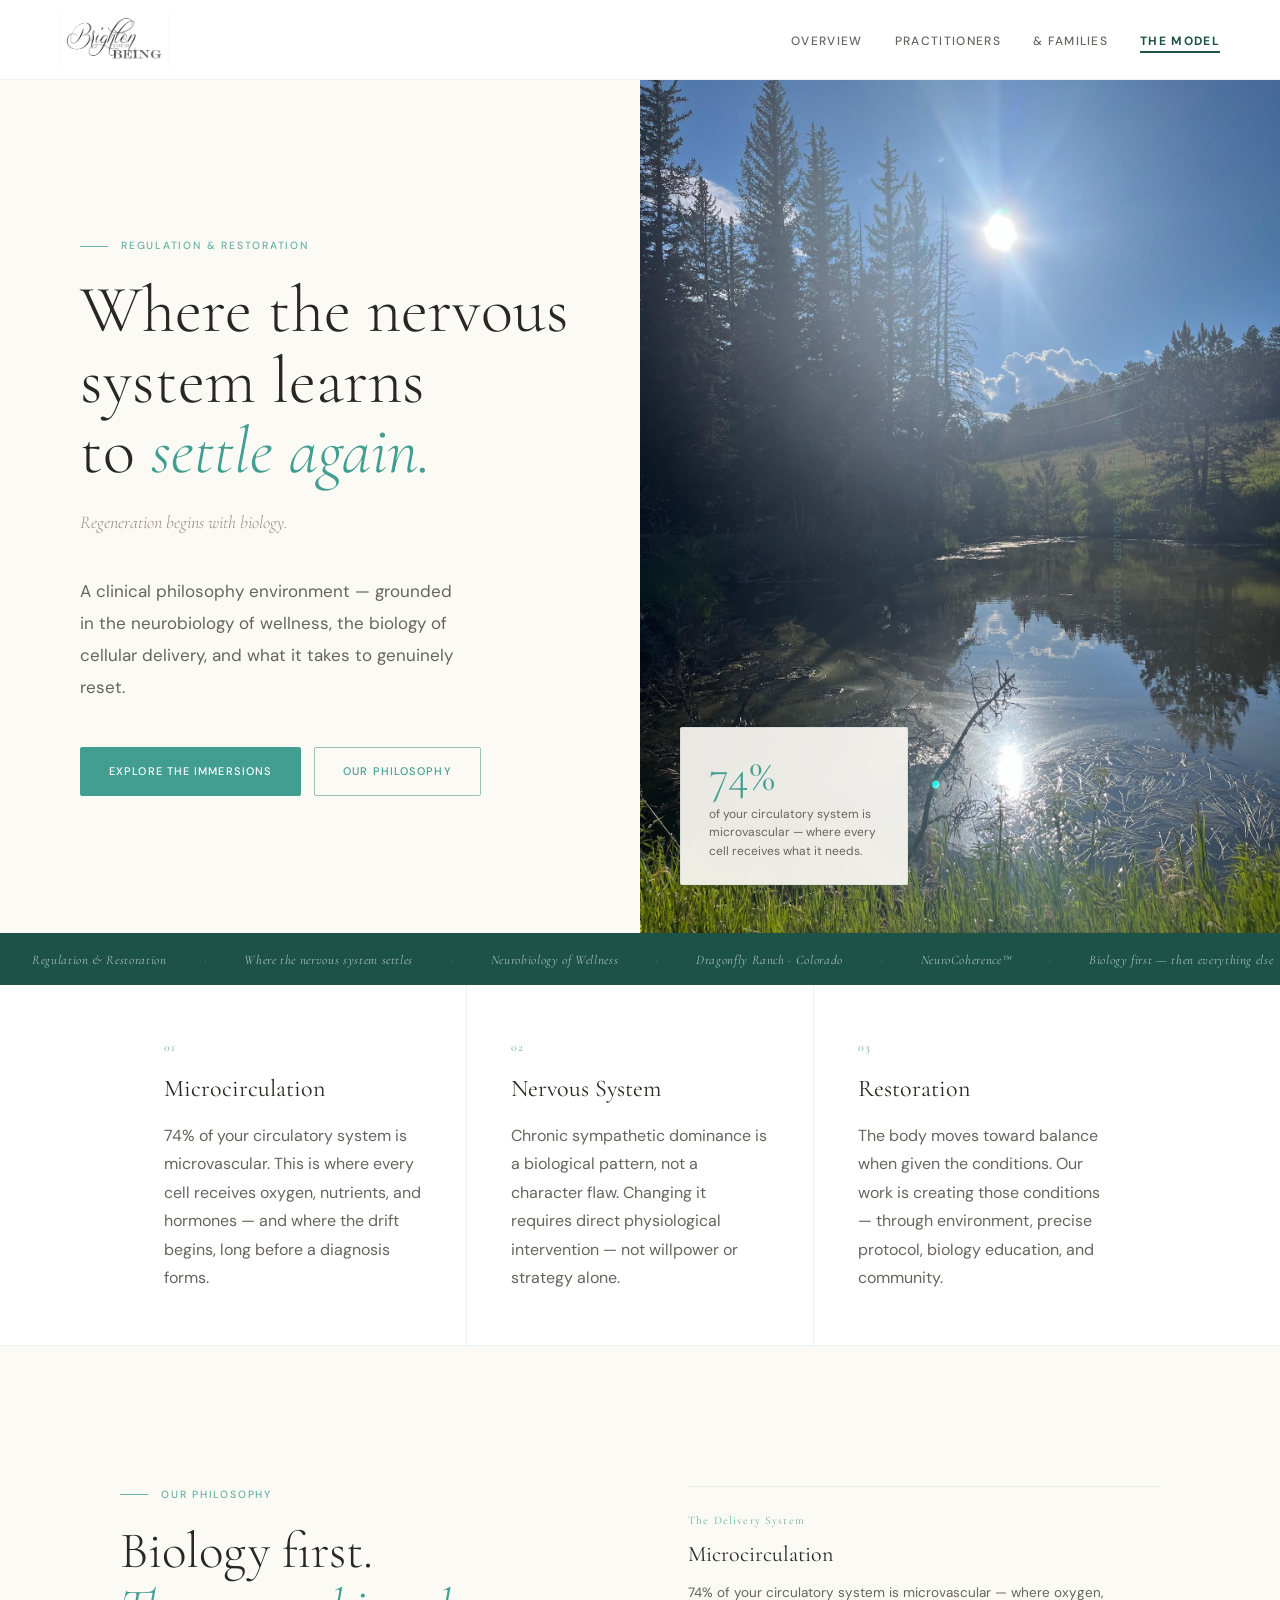
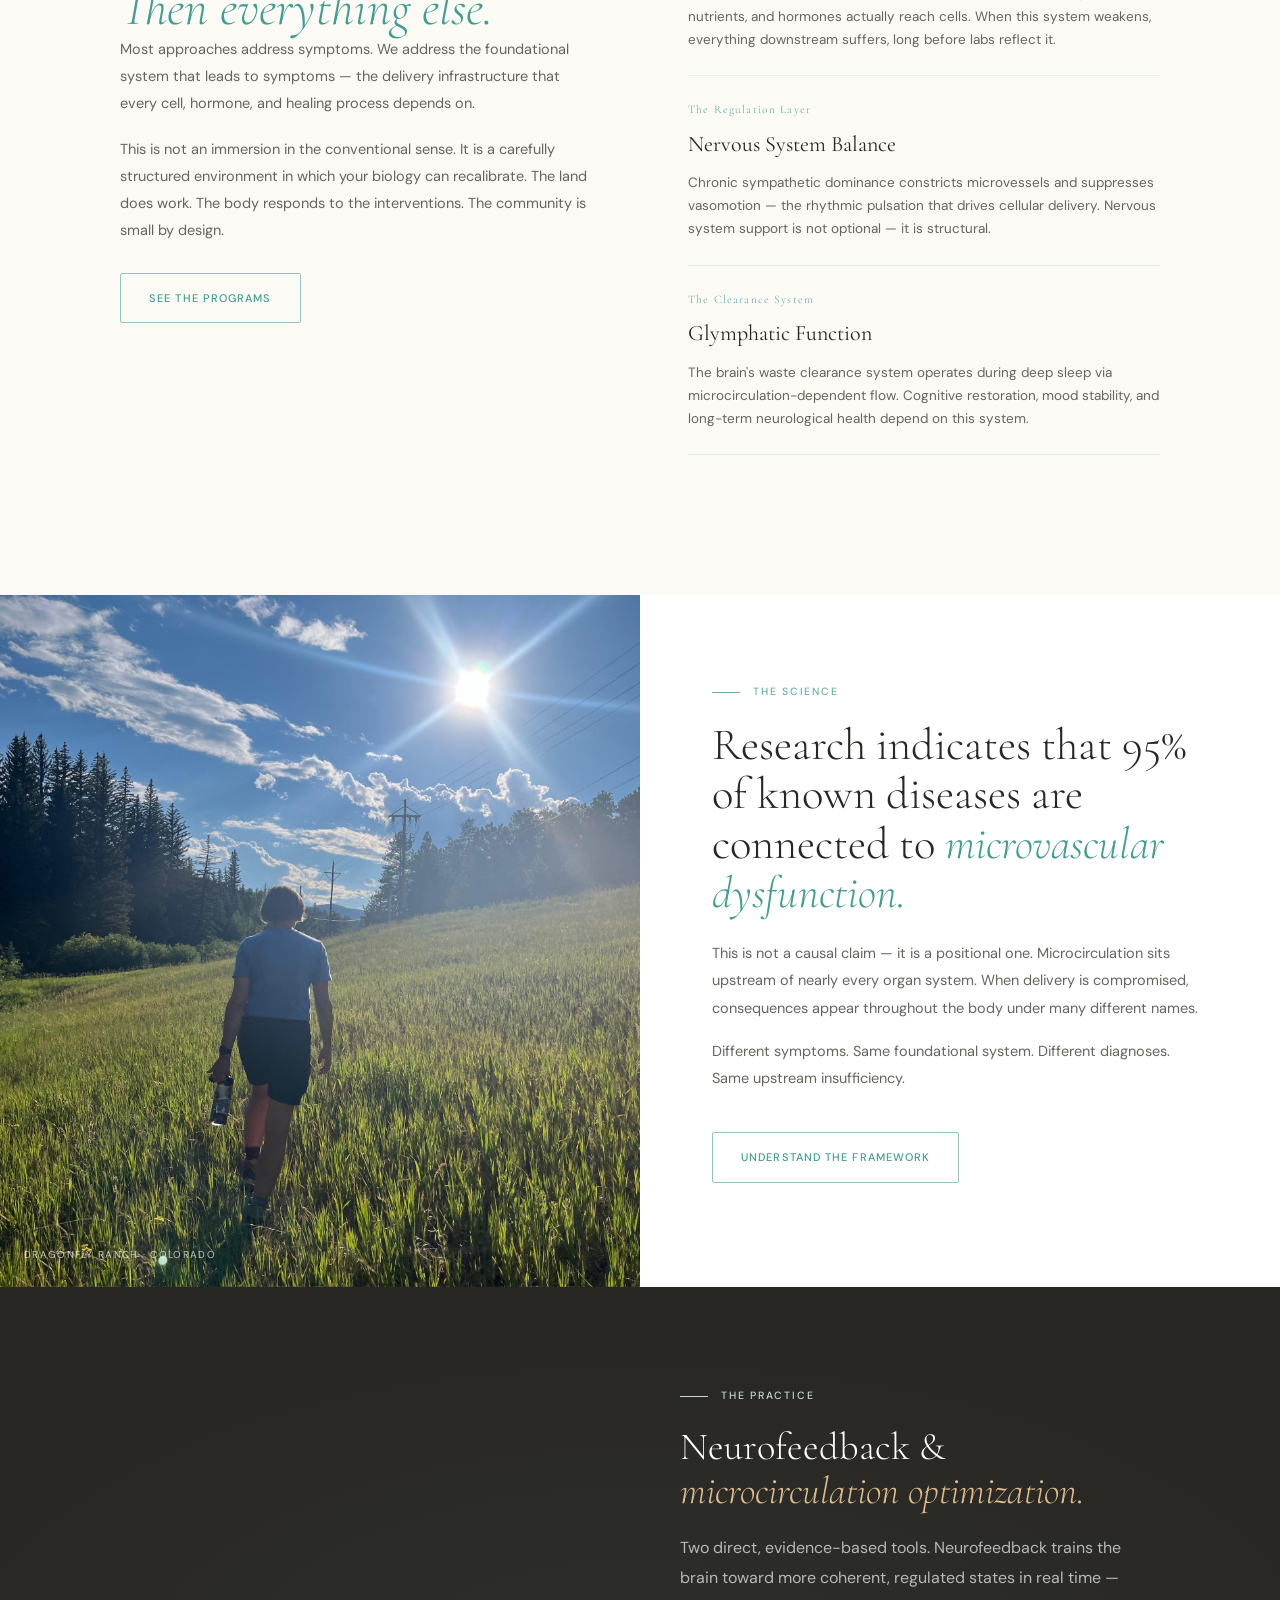
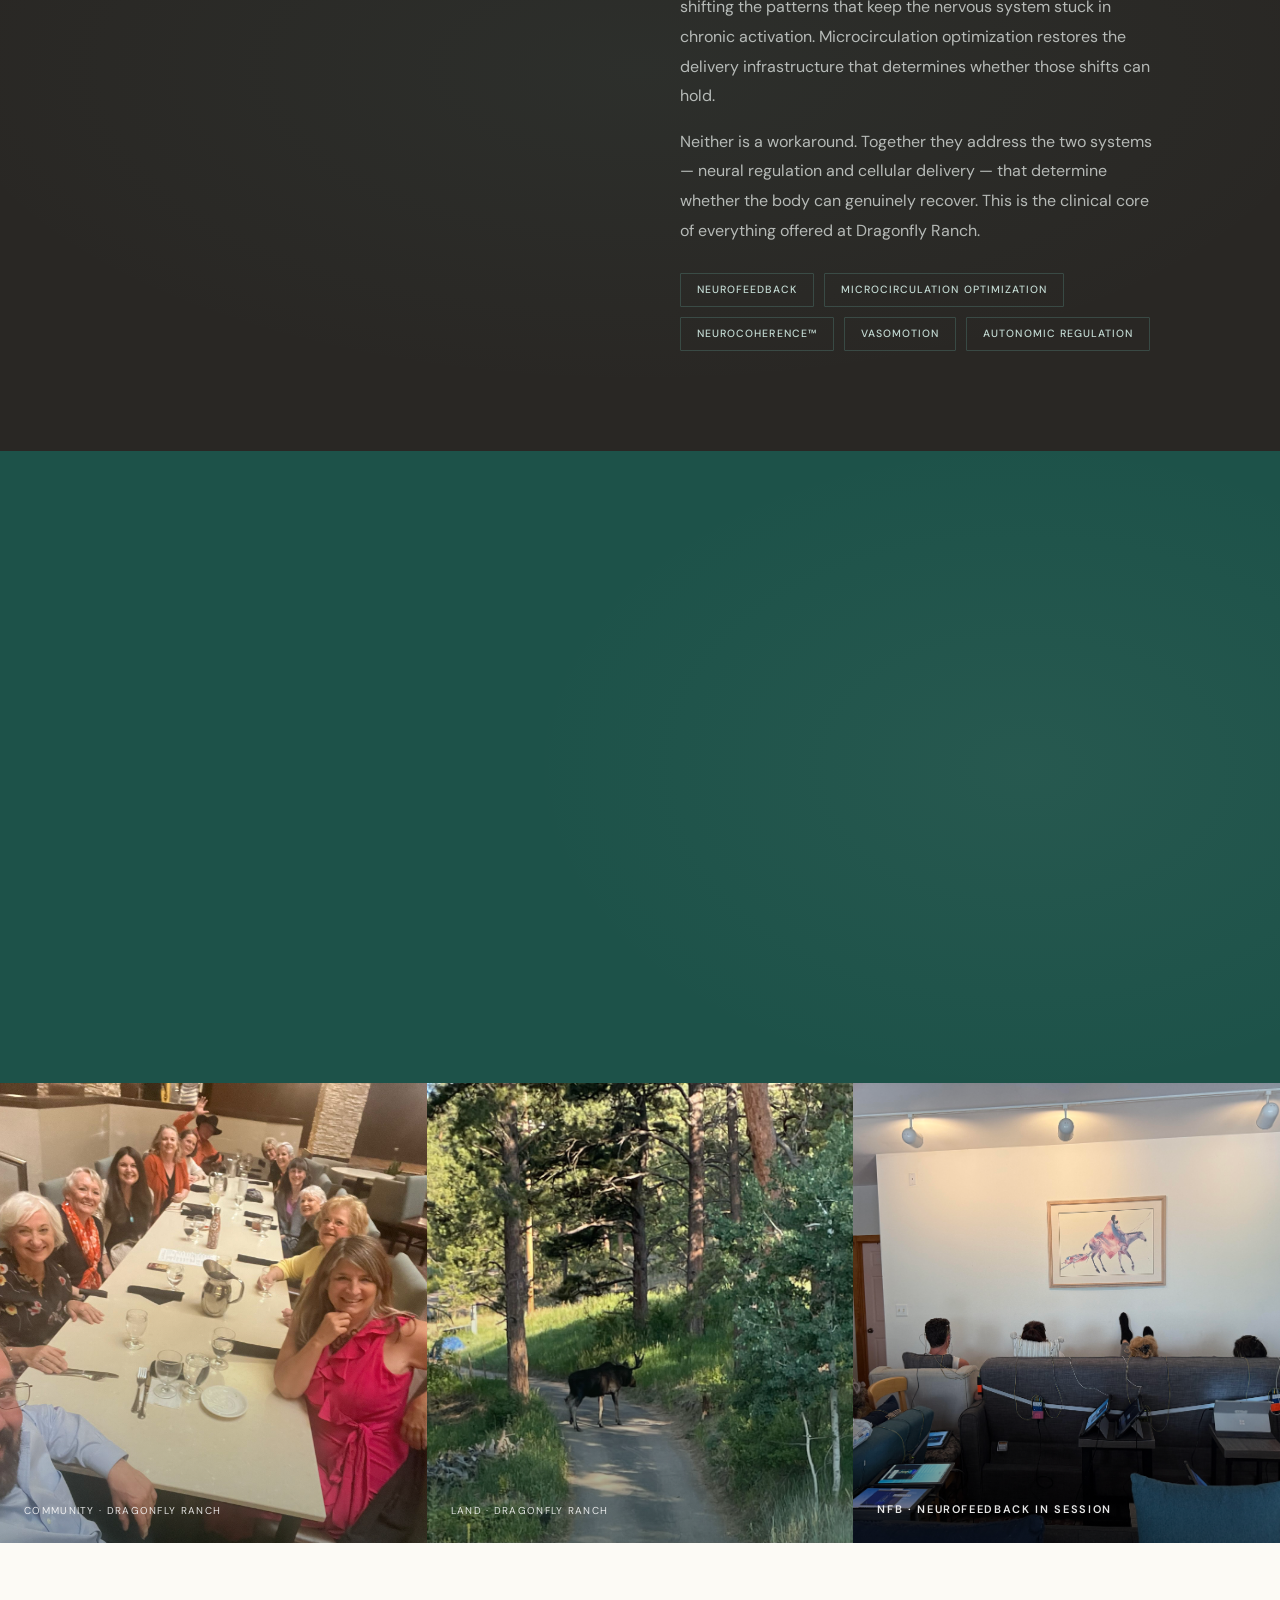
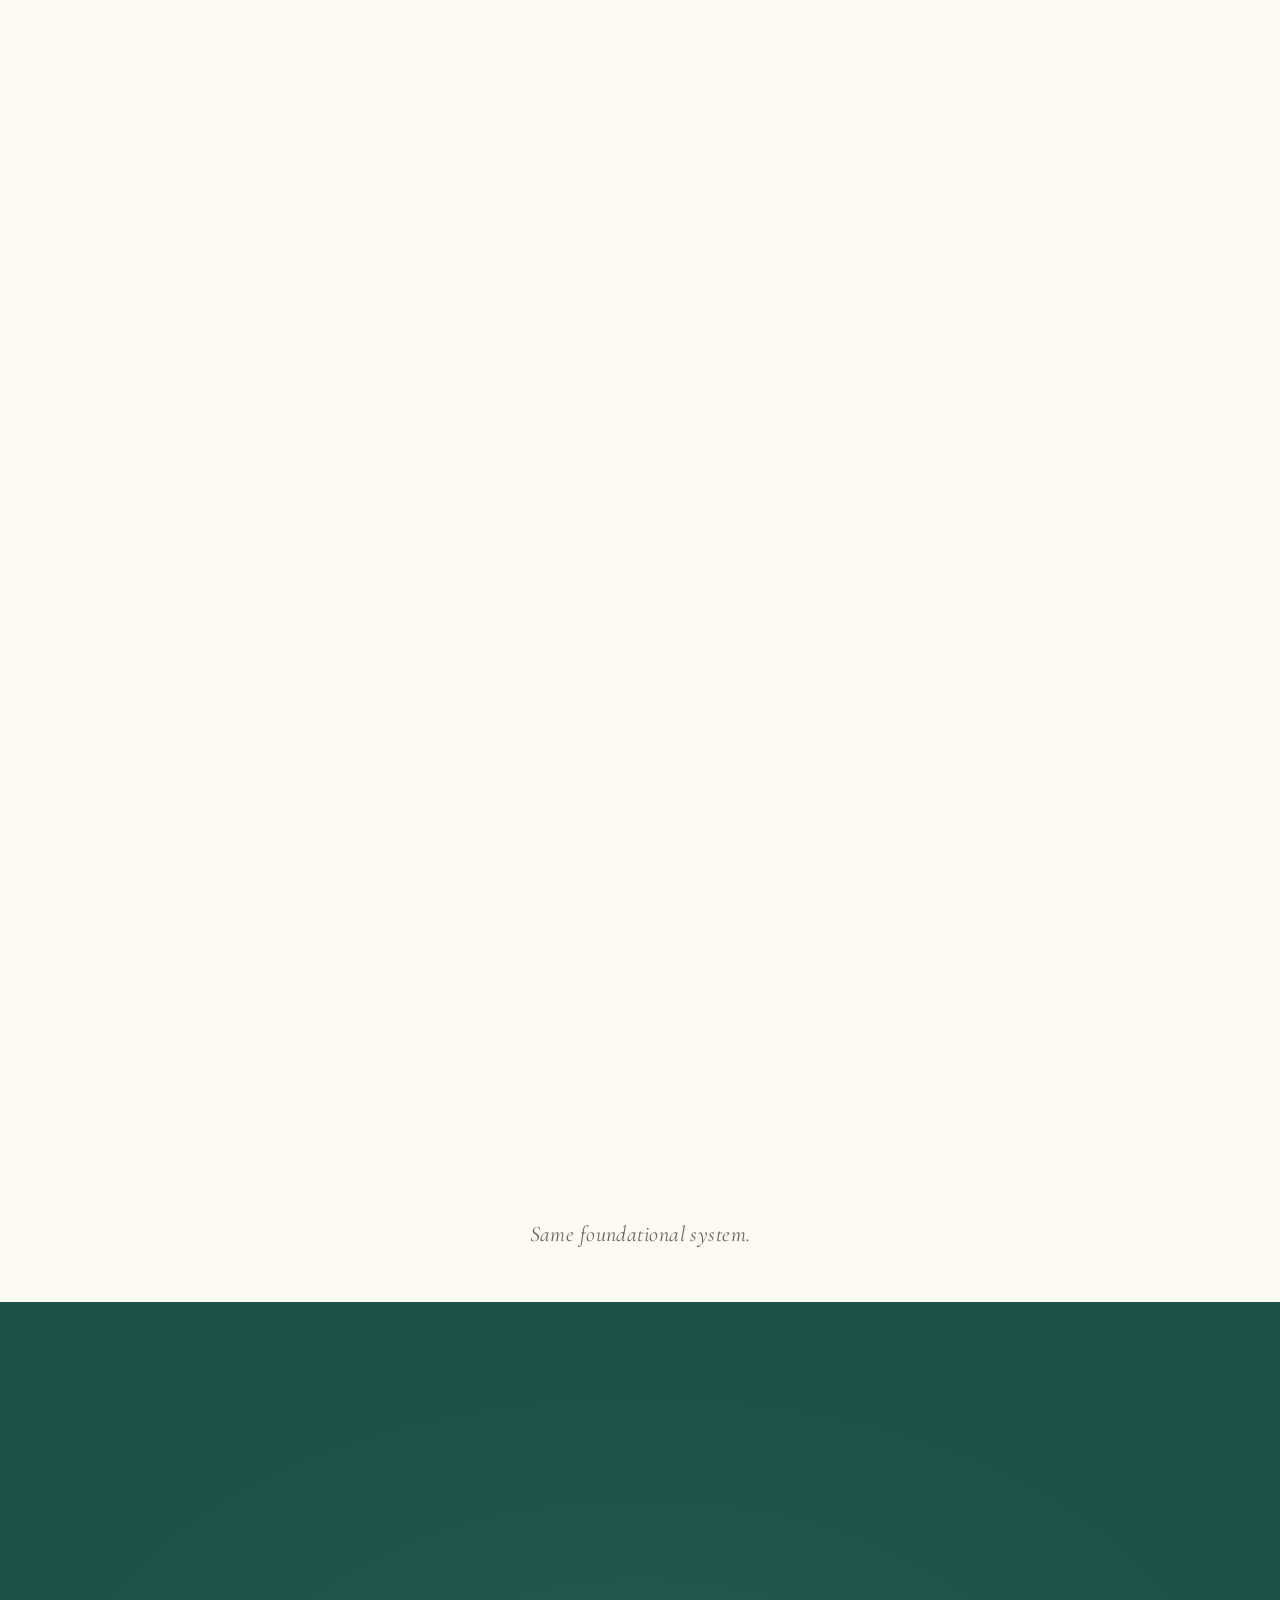
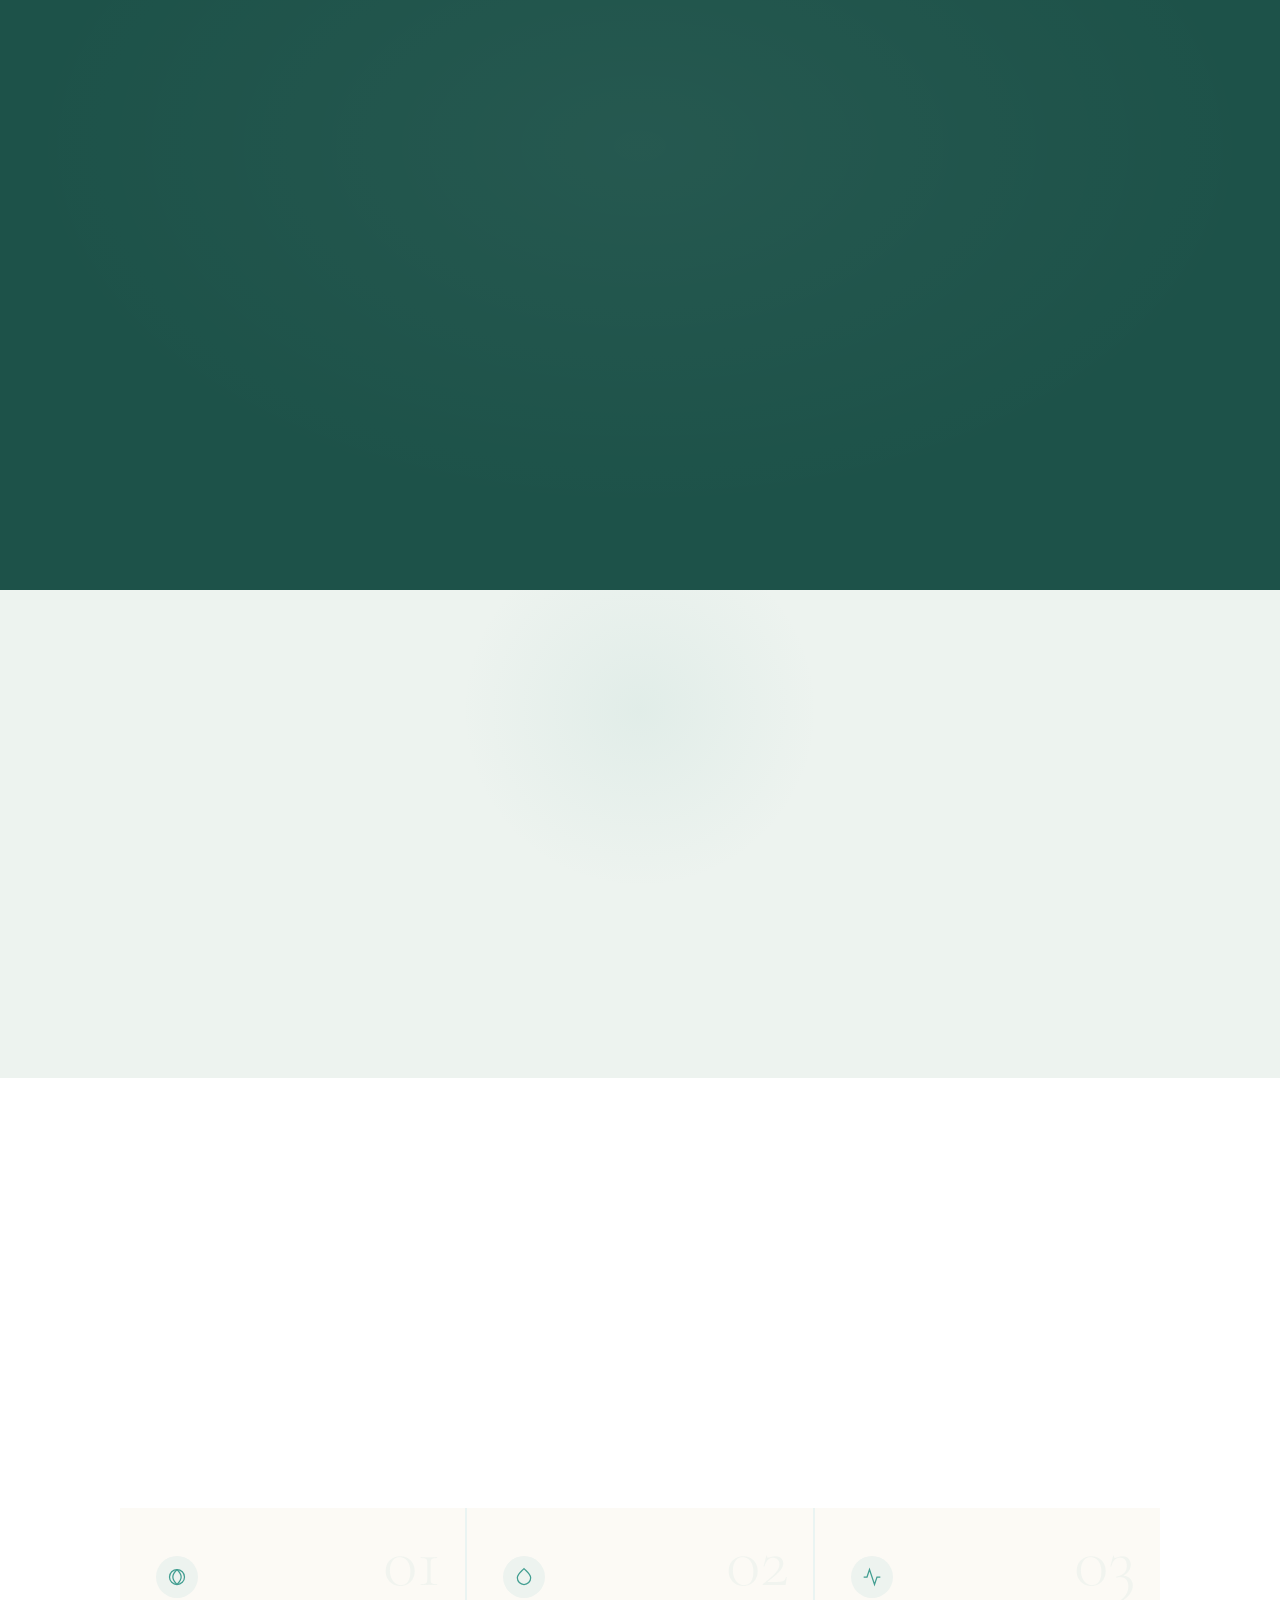
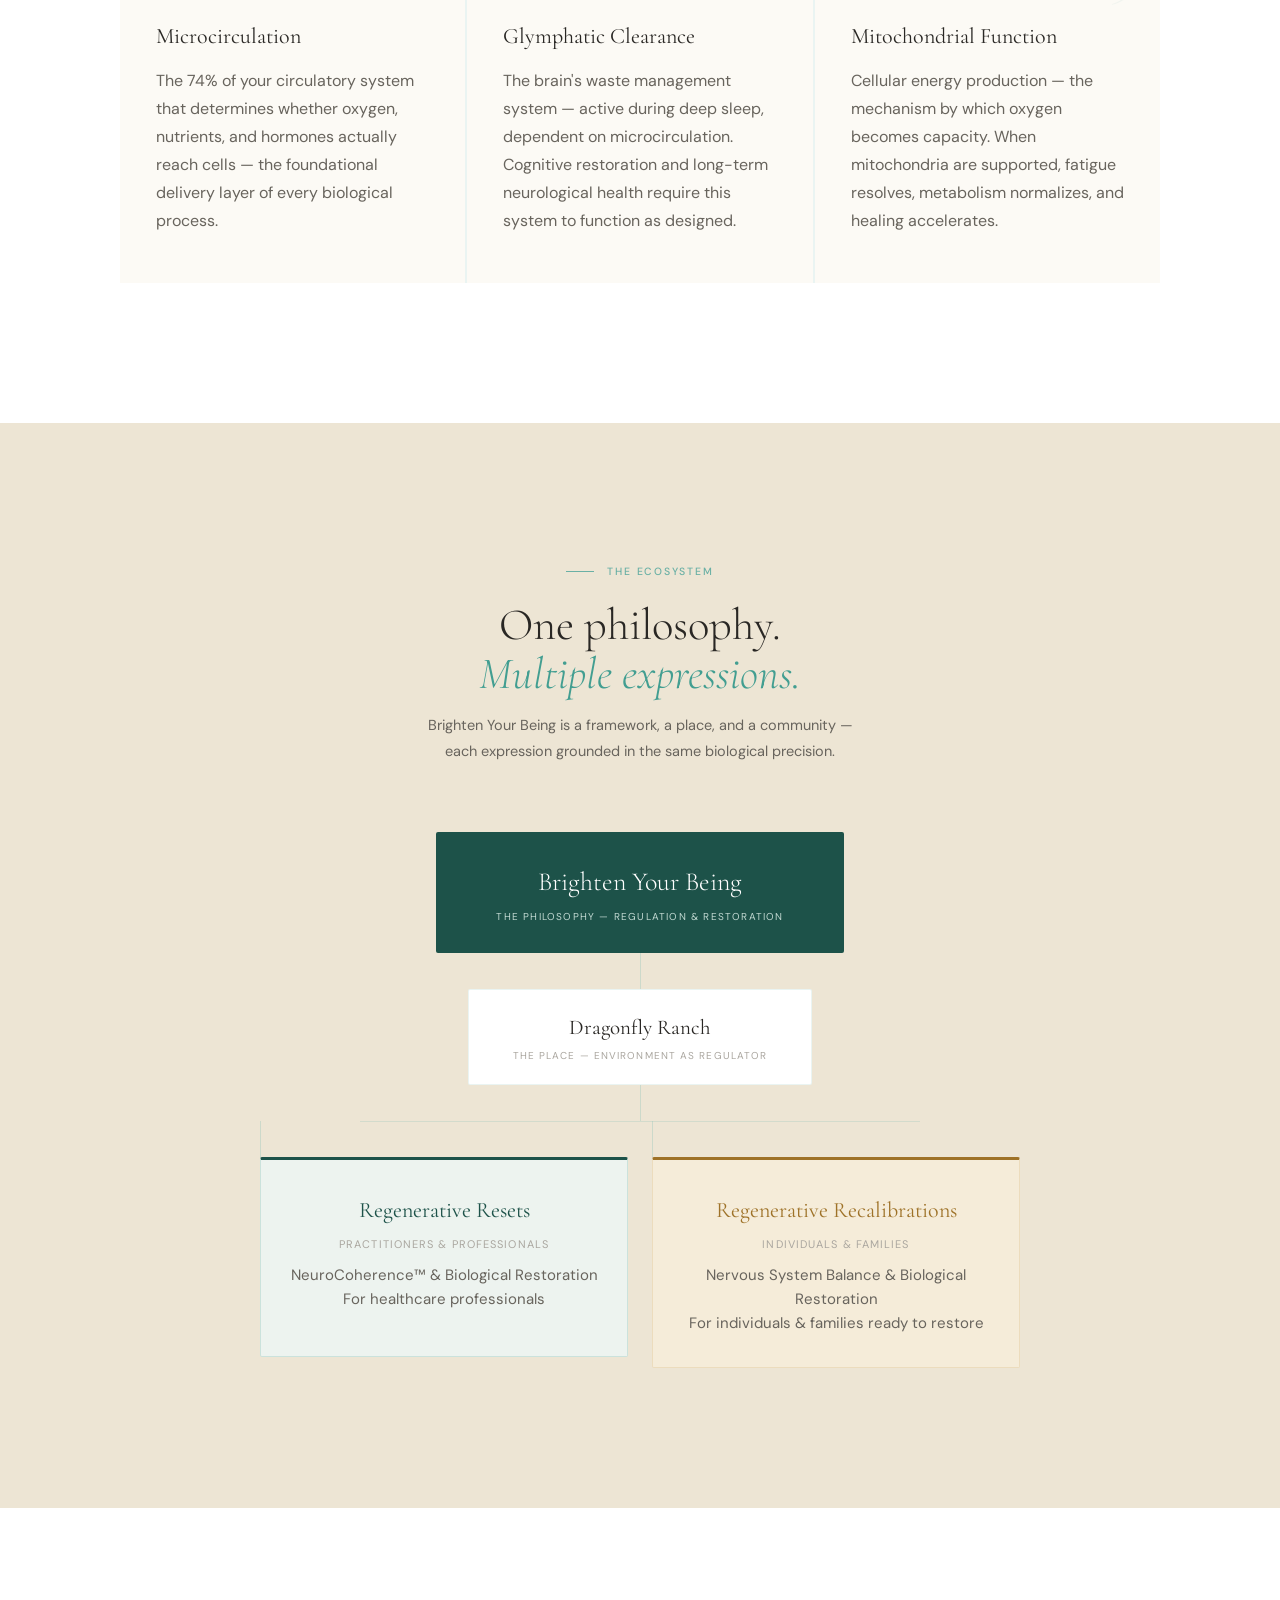
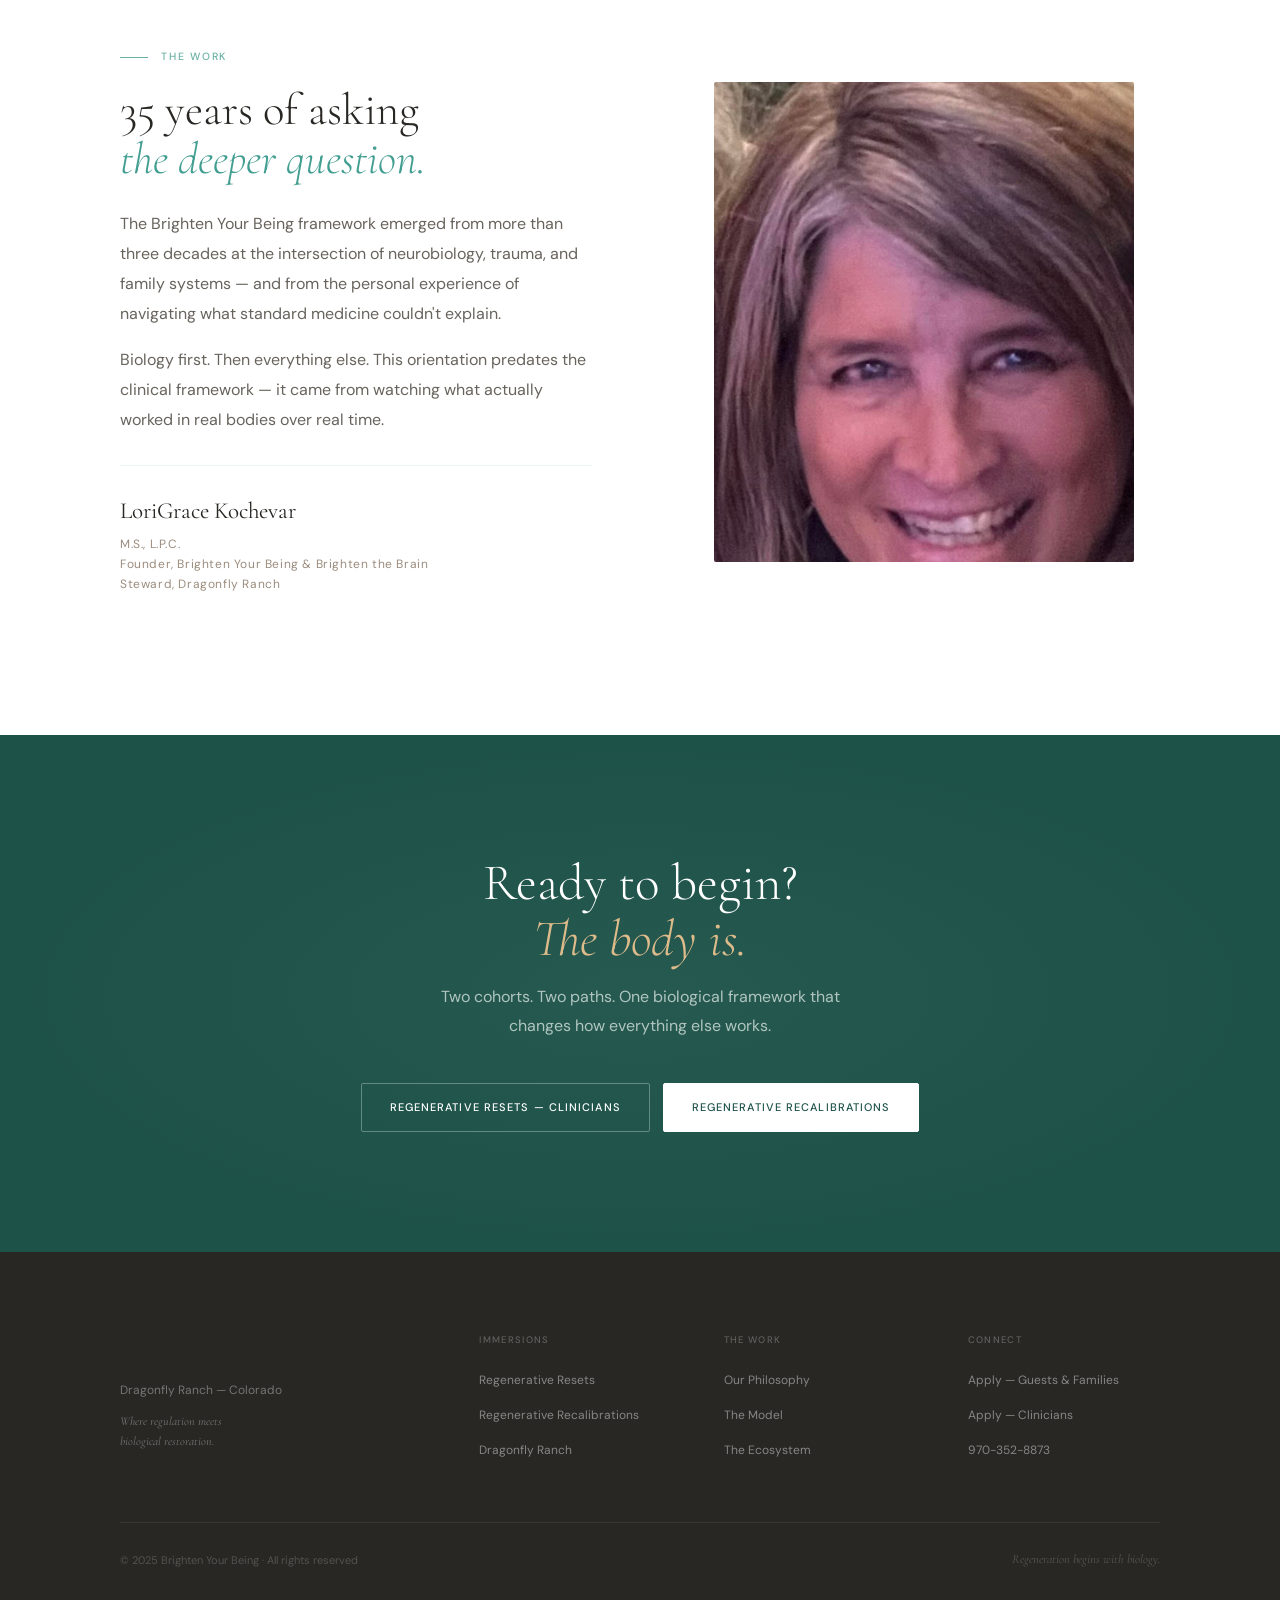
==== html/brighten-system.html @ f6816e70 "added website" ====
<!DOCTYPE html>
<html lang="en">
<head>
<meta charset="UTF-8">
<meta name="viewport" content="width=device-width, initial-scale=1.0">
<title>The Regenerative Model — Brighten Your Being</title>
<link rel="preconnect" href="https://fonts.googleapis.com">
<link href="https://fonts.googleapis.com/css2?family=Cormorant+Garamond:ital,wght@0,300;0,400;0,500;1,300;1,400;1,500&family=DM+Sans:wght@300;400;500&display=swap" rel="stylesheet">
<link rel="stylesheet" href="../css/brighten-system.css">
</head>
<body>

<!-- NAV -->
<nav>
  <a href="../index.html">
    <img src="../assets/Brighten_Your_Being_Logo.png" alt="Brighten Your Being" class="nav-logo-img">
  </a>
  <ul class="nav-links">
    <li><a href="../index.html">Overview</a></li>
    <li><a href="brighten_practitioners.html">Practitioners</a></li>
    <li><a href="brighten_guests.html"> &amp; Families</a></li>
    <li><span class="nav-current">The Model</span></li>
  </ul>
</nav>

<!-- HERO -->
<section class="hero">
  <div class="hero-left">
    <div class="eyebrow">Regulation &amp; Restoration</div>
    <h1>Where the nervous<br>system learns<br>to <em>settle again.</em></h1>
    <p class="hero-tag">Regeneration begins with biology.</p>
    <p class="hero-body">A clinical philosophy environment — grounded in the neurobiology of wellness, the biology of cellular delivery, and what it takes to genuinely reset.</p>
    <div class="hero-btns">
      <a href="#paths" class="btn-p">Explore the Immersions</a>
      <a href="#philosophy" class="btn-o">Our Philosophy</a>
    </div>
  </div>
  <div class="hero-right">
    <img src="../assets/Pond.jpg" alt="Pond at Dragonfly Ranch" style="width:100%;height:100%;object-fit:cover;display:block;">
    <div class="hero-vert">Dragonfly Ranch · Boulder, Colorado</div>
    <div class="hero-card">
      <div class="hc-n">74%</div>
      <div class="hc-l">of your circulatory system is microvascular — where every cell receives what it needs.</div>
    </div>
  </div>
</section>

<!-- MARQUEE -->
<div class="mq">
  <div class="mq-t">
    <span>Regulation &amp; Restoration</span><span class="d">·</span><span>Where the nervous system settles</span><span class="d">·</span><span>Neurobiology of Wellness</span><span class="d">·</span><span>Dragonfly Ranch · Colorado</span><span class="d">·</span><span>NeuroCoherence™</span><span class="d">·</span><span>Biology first — then everything else</span><span class="d">·</span><span>Regeneration begins with biology</span><span class="d">·</span><span>Regulation &amp; Restoration</span><span class="d">·</span><span>Where the nervous system settles</span><span class="d">·</span><span>Neurobiology of Wellness</span><span class="d">·</span><span>Dragonfly Ranch · Colorado</span><span class="d">·</span><span>NeuroCoherence™</span><span class="d">·</span><span>Biology first — then everything else</span><span class="d">·</span><span>Regeneration begins with biology</span><span class="d">·</span>
  </div>
</div>

<!-- INTRO 3-COL -->
<section class="intro">
  <div class="wrap">
    <div class="intro-grid fade">
      <div class="intro-cell">
        <div class="ic-n">01</div>
        <h3>Microcirculation</h3>
        <p>74% of your circulatory system is microvascular. This is where every cell receives oxygen, nutrients, and hormones — and where the drift begins, long before a diagnosis forms.</p>
      </div>
      <div class="intro-cell">
        <div class="ic-n">02</div>
        <h3>Nervous System</h3>
        <p>Chronic sympathetic dominance is a biological pattern, not a character flaw. Changing it requires direct physiological intervention — not willpower or strategy alone.</p>
      </div>
      <div class="intro-cell">
        <div class="ic-n">03</div>
        <h3>Restoration</h3>
        <p>The body moves toward balance when given the conditions. Our work is creating those conditions — through environment, precise protocol, biology education, and community.</p>
      </div>
    </div>
  </div>
</section>

<!-- PHILOSOPHY -->
<section class="phil" id="philosophy">
  <div class="wrap">
    <div class="phil-grid">
      <div class="phil-l fade">
        <div class="eyebrow">Our Philosophy</div>
        <h2 class="serif">Biology first.<br><em>Then everything else.</em></h2>
        <p>Most approaches address symptoms. We address the foundational system that leads to symptoms — the delivery infrastructure that every cell, hormone, and healing process depends on.</p>
        <p>This is not an immersion in the conventional sense. It is a carefully structured environment in which your biology can recalibrate. The land does work. The body responds to the interventions. The community is small by design.</p>
        <p style="margin-top:28px;"><a href="#paths" class="btn-o">See the Programs</a></p>
      </div>
      <div class="fade">
        <div class="pillar">
          <div class="p-n">The Delivery System</div>
          <h4>Microcirculation</h4>
          <p>74% of your circulatory system is microvascular — where oxygen, nutrients, and hormones actually reach cells. When this system weakens, everything downstream suffers, long before labs reflect it.</p>
        </div>
        <div class="pillar">
          <div class="p-n">The Regulation Layer</div>
          <h4>Nervous System Balance</h4>
          <p>Chronic sympathetic dominance constricts microvessels and suppresses vasomotion — the rhythmic pulsation that drives cellular delivery. Nervous system support is not optional — it is structural.</p>
        </div>
        <div class="pillar">
          <div class="p-n">The Clearance System</div>
          <h4>Glymphatic Function</h4>
          <p>The brain's waste clearance system operates during deep sleep via microcirculation-dependent flow. Cognitive restoration, mood stability, and long-term neurological health depend on this system.</p>
        </div>
      </div>
    </div>
  </div>
</section>

<!-- SPLIT — science left image, text right -->
<section>
  <div class="split fade">
    <div style="position:relative;overflow:hidden;">
      <img src="../assets/Walk.jpg" alt="Walking at Dragonfly Ranch" style="width:100%;height:100%;object-fit:cover;display:block;position:absolute;inset:0;">
      <span style="position:absolute;bottom:24px;left:24px;font-size:10px;letter-spacing:0.13em;text-transform:uppercase;color:rgba(255,255,255,0.7);">Dragonfly Ranch · Colorado</span>
    </div>
    <div class="split-content">
      <div class="eyebrow">The Science</div>
      <h2>Research indicates that 95% of known diseases are connected to <em>microvascular dysfunction.</em></h2>
      <p>This is not a causal claim — it is a positional one. Microcirculation sits upstream of nearly every organ system. When delivery is compromised, consequences appear throughout the body under many different names.</p>
      <p>Different symptoms. Same foundational system. Different diagnoses. Same upstream insufficiency.</p>
      <p style="margin-top:24px;"><a href="#philosophy" class="btn-o">Understand the Framework</a></p>
    </div>
  </div>
</section>

<!-- NEUROBIOLOGY OF WELLNESS BRAND SECTION -->
<section class="nbw-section" id="nbw">
  <div class="wrap">
    <div class="nbw-inner">
      <div class="nbw-logo-wrap fade">
       
      </div>
      <div class="nbw-text fade">
        <div class="eyebrow lt">The Practice</div>
        <h2>Neurofeedback &amp;<br><em>microcirculation optimization.</em></h2>
        <p>Two direct, evidence-based tools. Neurofeedback trains the brain toward more coherent, regulated states in real time — shifting the patterns that keep the nervous system stuck in chronic activation. Microcirculation optimization restores the delivery infrastructure that determines whether those shifts can hold.</p>
        <p>Neither is a workaround. Together they address the two systems — neural regulation and cellular delivery — that determine whether the body can genuinely recover. This is the clinical core of everything offered at Dragonfly Ranch.</p>
        <div class="nbw-pills">
          <span class="nbw-pill">Neurofeedback</span>
          <span class="nbw-pill">Microcirculation Optimization</span>
          <span class="nbw-pill">NeuroCoherence™</span>
          <span class="nbw-pill">Vasomotion</span>
          <span class="nbw-pill">Autonomic Regulation</span>
        </div>
      </div>
    </div>
  </div>
</section>

<!-- DRAGONFLY -->
<section class="dragon" id="dragonfly">
  <div class="wrap">
    <div class="dragon-grid">
      <div class="dragon-l fade">
        <div class="eyebrow lt">The Place</div>
        <h2>Dragonfly Ranch —<br><em>environment as regulator.</em></h2>
        <p>Set on a forested property near Boulder, Colorado, Dragonfly Ranch is selected for its measurable biological impact. Time in this environment supports nervous system regulation, reduces cortisol, and improves overall physiological stability.</p>
        <p>The land is not a backdrop. It is part of the intervention.</p>
      </div>
      <div class="fade">
        <div class="d-grid">
          <div class="d-cell"><div class="d-lbl">Location</div><div class="d-val">Near Boulder, Colorado</div></div>
          <div class="d-cell"><div class="d-lbl">Environment</div><div class="d-val">Forested, private land</div></div>
          <div class="d-cell"><div class="d-lbl">Cohort size</div><div class="d-val">Intentionally small</div></div>
          <div class="d-cell"><div class="d-lbl">Biological role</div><div class="d-val">Cortisol reduction, autonomic regulation, immune support</div></div>
        </div>
      </div>
    </div>
  </div>
</section>

<!-- PHOTO TRIO -->
<div class="trio">
  <div class="trio-c">
    <img src="../assets/dinner.png" alt="Brighten Your Being community dinner" style="position:absolute;inset:0;width:100%;height:100%;object-fit:cover;display:block;">
    <div style="position:absolute;inset:0;background:linear-gradient(to top,rgba(20,40,30,0.35) 0%,transparent 60%);"></div>
    <span class="tc-label" style="color:rgba(255,255,255,0.85);opacity:1;">Community · Dragonfly Ranch</span>
  </div>
  <div class="trio-c">
    <img src="../assets/moose.jpg" alt="Moose on the path at Dragonfly Ranch" style="position:absolute;inset:0;width:100%;height:100%;object-fit:cover;display:block;">
    <div style="position:absolute;inset:0;background:linear-gradient(to top,rgba(20,40,30,0.45) 0%,transparent 60%);"></div>
    <span class="tc-label" style="color:rgba(255,255,255,0.85);opacity:1;">Land · Dragonfly Ranch</span>
  </div>
  <div class="trio-c">
    <img src="../assets/neurofeedback.jpg" alt="Neurofeedback session at Dragonfly Ranch" style="position:absolute;inset:0;width:100%;height:100%;object-fit:cover;display:block;">
    <div style="position:absolute;inset:0;background:linear-gradient(to top,rgba(0,0,0,0.55) 0%,transparent 50%);"></div>
    <span class="tc-label" style="color:rgba(255,255,255,0.9);opacity:1;font-size:11px;font-weight:600;letter-spacing:0.15em;">NFB · Neurofeedback in Session</span>
  </div>
</div>

<!-- TWO PATHS -->
<section class="paths" id="paths">
  <div class="wrap">
    <div class="paths-hd fade">
      <div class="eyebrow c">Choose the path that fits where you are</div>
      <h2>One foundation.<br><em>Two doors.</em></h2>
      <p>Same biology. Different entry.</p>
    </div>
    <div class="paths-grid fade">
      <div class="path resets">
        <span class="p-tag">For Practitioners</span>
        <h3>Regenerative<br>Resets</h3>
        <p class="p-body">A 5-day immersion built around your physiology — not your performance. Return to practice anchored in your own biology first.</p>
        <ul class="p-list">
          <li>Physiology education — 16-topic series</li>
          <li>Microcirculation therapy protocols</li>
          <li>Neurofeedback clinical training</li>
          <li>Regenerative Practice Network access</li>
          <li>Clinical conversation frameworks</li>
        </ul>
        <a href="brighten_practitioners.html" class="btn-o">Learn More →</a>
      </div>
      <div class="path recals">
        <span class="p-tag">For Guests &amp; Families</span>
        <h3>Regenerative<br>Recalibrations</h3>
        <p class="p-body">A 5-day immersion at Dragonfly Ranch. Biology-first regenerative care in a forested environment designed to activate your capacity to rest and digest.</p>
        <ul class="p-list">
          <li>Microcirculation therapy — daily sessions</li>
          <li>Neurofeedback training</li>
          <li>Forest immersion at Dragonfly Ranch</li>
          <li>Biology education — understand your system</li>
          <li>Co-regulation in small community</li>
        </ul>
        <a href="brighten_guests.html" class="btn-g">Explore →</a>
      </div>
    </div>
  </div>
</section>

<div style="text-align:center;padding:48px 60px;background:var(--cream);">
  <p style="font-family:'Cormorant Garamond',serif;font-size:22px;font-style:italic;color:var(--mid);letter-spacing:0.02em;">Same foundational system.</p>
</div>

<!-- PARTICIPANT RESULTS -->
<section style="padding:100px 0;background:var(--sage-dark);position:relative;overflow:hidden;">
  <div style="position:absolute;inset:0;background:radial-gradient(ellipse 70% 60% at 50% 50%,rgba(255,255,255,0.04) 0%,transparent 70%);"></div>
  <div class="wrap" style="position:relative;z-index:2;">
    <div class="fade" style="text-align:center;margin-bottom:64px;">
      <div style="font-size:11px;font-weight:500;letter-spacing:0.2em;text-transform:uppercase;color:var(--gold-light);margin-bottom:16px;">What Participants Say</div>
      <h2 style="font-family:'Cormorant Garamond',serif;font-size:clamp(30px,3.5vw,48px);font-weight:300;color:var(--white);line-height:1.1;">The results speak<br><em style="font-style:italic;color:var(--gold-light);">for themselves.</em></h2>
    </div>
    <div class="fade" style="display:grid;grid-template-columns:repeat(3,1fr);gap:2px;background:rgba(255,255,255,0.08);">
      <div style="background:rgba(255,255,255,0.05);padding:48px 40px;position:relative;">
        <div style="font-size:60px;font-family:Cormorant Garamond,serif;color:var(--gold-light);opacity:0.25;line-height:1;position:absolute;top:20px;left:28px;">&ldquo;</div>
        <p style="font-family:Cormorant Garamond,serif;font-size:18px;font-style:italic;color:rgba(255,255,255,0.88);line-height:1.75;margin-bottom:28px;position:relative;z-index:1;">I am a stronger, wiser, calmer, and more peaceful person, which significantly positively affects my business and personal relationships and productivity. I wholeheartedly recommend this process for any family or team who want to take their relationships and performance up a notch.</p>
        <div style="width:28px;height:1px;background:var(--gold-light);opacity:0.5;"></div>
      </div>
      <div style="background:rgba(255,255,255,0.05);padding:48px 40px;position:relative;">
        <div style="font-size:60px;font-family:Cormorant Garamond,serif;color:var(--gold-light);opacity:0.25;line-height:1;position:absolute;top:20px;left:28px;">&ldquo;</div>
        <p style="font-family:Cormorant Garamond,serif;font-size:18px;font-style:italic;color:rgba(255,255,255,0.88);line-height:1.75;margin-bottom:28px;position:relative;z-index:1;">I am deeply aware of my feelings and my levels of consciousness throughout the day, and I know that I have never been as positive or as present as I am now. Peace is coming from a deep place within. I return quickly to equanimity from any disturbances.</p>
        <div style="width:28px;height:1px;background:var(--gold-light);opacity:0.5;"></div>
      </div>
      <div style="background:rgba(255,255,255,0.05);padding:48px 40px;position:relative;">
        <div style="font-size:60px;font-family:Cormorant Garamond,serif;color:var(--gold-light);opacity:0.25;line-height:1;position:absolute;top:20px;left:28px;">&ldquo;</div>
        <p style="font-family:Cormorant Garamond,serif;font-size:18px;font-style:italic;color:rgba(255,255,255,0.88);line-height:1.75;margin-bottom:28px;position:relative;z-index:1;">I am enjoying a new sense of groundedness and calmness. I experienced a profound sense of stillness towards the end of the program that lasted. I know the training continues to impact my state of being in a deeply positive way.</p>
        <div style="width:28px;height:1px;background:var(--gold-light);opacity:0.5;"></div>
      </div>
    </div>
    <div class="fade" style="text-align:center;margin-top:56px;display:flex;gap:16px;justify-content:center;flex-wrap:wrap;">
      <a href="brighten_practitioners.html" style="display:inline-block;font-size:13px;font-weight:600;letter-spacing:0.08em;text-transform:uppercase;color:var(--sage-dark);background:var(--white);padding:17px 36px;border-radius:2px;text-decoration:none;">Regenerative Resets &mdash; Clinicians</a>
      <a href="brighten_guests.html" style="display:inline-block;font-size:13px;font-weight:600;letter-spacing:0.08em;text-transform:uppercase;color:var(--white);background:var(--gold);padding:17px 36px;border-radius:2px;text-decoration:none;border:1px solid var(--gold);">Regenerative Recalibrations</a>
    </div>
  </div>
</section>

<!-- QUOTE -->
<section class="q-sec">
  <div class="wrap">
    <blockquote class="fade">"You've been trying hard enough.<br>The missing piece wasn't effort.<br>It was delivery."</blockquote>
    <cite class="fade">— Brighten Your Being</cite>
  </div>
</section>

<!-- THREE LEVERS -->
<section class="levers">
  <div class="wrap">
    <div class="levers-hd fade">
      <div class="eyebrow">The Framework</div>
      <h2>Three levers.<br><em>One foundation.</em></h2>
      <p>Every protocol in the Brighten Your Being ecosystem addresses these three biological systems — because together they determine cellular function, cognitive performance, and recovery capacity.</p>
    </div>
    <div class="levers-g fade">
      <div class="lev"><div class="lev-n">01</div><div class="lev-i"><svg width="20" height="20" viewBox="0 0 24 24" fill="none" stroke="var(--sage-mid)" stroke-width="1.5"><circle cx="12" cy="12" r="9"/><path d="M12 3c3 3 5 6 5 9s-2 6-5 9M12 3c-3 3-5 6-5 9s2 6 5 9"/></svg></div><h4>Microcirculation</h4><p>The 74% of your circulatory system that determines whether oxygen, nutrients, and hormones actually reach cells — the foundational delivery layer of every biological process.</p></div>
      <div class="lev"><div class="lev-n">02</div><div class="lev-i"><svg width="20" height="20" viewBox="0 0 24 24" fill="none" stroke="var(--sage-mid)" stroke-width="1.5"><path d="M12 2C8 6 4 9 4 13a8 8 0 0016 0c0-4-4-7-8-11z"/></svg></div><h4>Glymphatic Clearance</h4><p>The brain's waste management system — active during deep sleep, dependent on microcirculation. Cognitive restoration and long-term neurological health require this system to function as designed.</p></div>
      <div class="lev"><div class="lev-n">03</div><div class="lev-i"><svg width="20" height="20" viewBox="0 0 24 24" fill="none" stroke="var(--sage-mid)" stroke-width="1.5"><path d="M22 12h-4l-3 9L9 3l-3 9H2"/></svg></div><h4>Mitochondrial Function</h4><p>Cellular energy production — the mechanism by which oxygen becomes capacity. When mitochondria are supported, fatigue resolves, metabolism normalizes, and healing accelerates.</p></div>
    </div>
  </div>
</section>

<!-- ECOSYSTEM -->
<section class="eco" id="ecosystem">
  <div class="wrap">
    <div class="eco-hd fade">
      <div class="eyebrow c">The Ecosystem</div>
      <h2>One philosophy.<br><em>Multiple expressions.</em></h2>
      <p>Brighten Your Being is a framework, a place, and a community — each expression grounded in the same biological precision.</p>
    </div>
    <div class="eco-tree fade">
      <div class="eco-root"><div class="er-n">Brighten Your Being</div><div class="er-s">The Philosophy — Regulation &amp; Restoration</div></div>
      <div class="eco-ln"></div>
      <div class="eco-pl"><div class="ep-n">Dragonfly Ranch</div><div class="ep-s">The Place — Environment as Regulator</div></div>
      <div class="eco-ln"></div>
      <div class="eco-br">
        <div class="eco-b"><div class="eco-ln"></div><div class="eco-lf resets" style="cursor:pointer;" onclick="location.href='brighten_practitioners.html'"><div class="el-n">Regenerative Resets</div><div class="el-s">Practitioners &amp; Professionals</div><div class="el-d">NeuroCoherence™ &amp; Biological Restoration<br>For healthcare professionals</div></div></div>
        <div class="eco-b"><div class="eco-ln"></div><div class="eco-lf recals" style="cursor:pointer;" onclick="location.href='brighten_guests.html'"><div class="el-n">Regenerative Recalibrations</div><div class="el-s">Individuals &amp; Families</div><div class="el-d">Nervous System Balance &amp; Biological Restoration<br>For individuals &amp; families ready to restore</div></div></div>
      </div>
    </div>
  </div>
</section>

<!-- SPLIT — founder text left, quote right -->
<section class="founder">
  <div class="wrap">
    <div class="founder-g">
      <div class="founder-t fade">
        <div class="eyebrow">The Work</div>
        <h2>35 years of asking<br><em>the deeper question.</em></h2>
        <p>The Brighten Your Being framework emerged from more than three decades at the intersection of neurobiology, trauma, and family systems — and from the personal experience of navigating what standard medicine couldn't explain.</p>
        <p>Biology first. Then everything else. This orientation predates the clinical framework — it came from watching what actually worked in real bodies over real time.</p>
        <div class="f-cred"><div class="fn">LoriGrace Kochevar</div><div class="ft">M.S., L.P.C.<br>Founder, Brighten Your Being &amp; Brighten the Brain<br>Steward, Dragonfly Ranch</div></div>
      </div>
      <div class="fade" style="display:flex;align-items:center;justify-content:center;">
        <img src="../assets/LoriGrace.jpg" alt="LoriGrace Kochevar" style="width:100%;max-width:420px;height:480px;object-fit:cover;object-position:center 20%;border-radius:2px;display:block;">
      </div>
    </div>
  </div>
</section>

<!-- CTA -->
<section class="cta">
  <div class="wrap">
    <h2>Ready to begin?<br><em>The body is.</em></h2>
    <p>Two cohorts. Two paths. One biological framework that changes how everything else works.</p>
    <div class="cta-btns">
      <a href="brighten_practitioners.html" class="btn-gh">Regenerative Resets — Clinicians</a>
      <a href="brighten_guests.html" class="btn-w">Regenerative Recalibrations</a>
    </div>
  </div>
</section>

<!-- FOOTER -->
<footer>
  <div class="wrap">
    <div class="f-grid">
      <div class="f-brand">
        <img >
        <p>Dragonfly Ranch — Colorado</p>
        <p class="f-tag">Where regulation meets<br>biological restoration.</p>
      </div>
      <div class="f-col"><h5>Immersions</h5><ul><li><a href="brighten_practitioners.html">Regenerative Resets</a></li><li><a href="brighten_guests.html">Regenerative Recalibrations</a></li><li><a href="brighten_hub.html#dragonfly">Dragonfly Ranch</a></li></ul></div>
      <div class="f-col"><h5>The Work</h5><ul><li><a href="brighten_hub.html">Our Philosophy</a></li><li><a href="brighten_system.html">The Model</a></li><li><a href="brighten_hub.html#ecosystem">The Ecosystem</a></li></ul></div>
      <div class="f-col"><h5>Connect</h5><ul><li><a href="brighten_guests.html#guest-apply">Apply — Guests &amp; Families</a></li><li><a href="brighten_practitioners.html#prac-apply">Apply — Clinicians</a></li><li><a href="#">970-352-8873</a></li></ul></div>
    </div>
    <div class="f-bot"><p>© 2025 Brighten Your Being · All rights reserved</p><span>Regeneration begins with biology.</span></div>
  </div>
</footer>

<script>
const obs=new IntersectionObserver((es)=>{es.forEach((e,i)=>{if(e.isIntersecting)setTimeout(()=>e.target.classList.add('in'),i*85);});},{threshold:0.09});
document.querySelectorAll('.fade').forEach(el=>obs.observe(el));
</script>
</body>
</html>
---- css/brighten-system.css ----
:root{
  --cream:#FCFAF5;--cream-mid:#F4EFE5;--cream-deep:#EDE5D4;
  --mist:#EDF3EF;--mist-soft:#DAE8E2;--sage-pale:#C2D9D2;
  --sage-light:#96C4BA;--sage:#6AB0A5;--sage-mid:#429E91;
  --sage-deep:#2E7D72;--sage-dark:#1D5249;
  --gold-pale:#F5ECD9;--gold-light:#DEBB8A;--gold:#C9973C;--gold-deep:#9E7228;
  --taupe:#9B8C7E;--taupe-l:#C8BAB0;
  --charcoal:#292724;--mid:#68645D;--light:#AAA69F;
  --b-sage:rgba(106,176,165,0.14);--b-gold:rgba(201,151,60,0.18);
  --white:#FFFFFF;
}
*{margin:0;padding:0;box-sizing:border-box;}
html{scroll-behavior:smooth;}
body{font-family:'DM Sans',sans-serif;background:var(--cream);color:var(--charcoal);font-size:16px;line-height:1.7;overflow-x:hidden;}

/* ── NAV ── */
nav{position:fixed;top:0;left:0;right:0;z-index:200;background:var(--white);border-bottom:1px solid var(--b-sage);padding:0 60px;height:80px;display:flex;align-items:center;justify-content:space-between;}
.nav-logo-img{height:56px;width:auto;display:block;}
.nav-links{display:flex;gap:32px;list-style:none;align-items:center;}
.nav-links a{font-size:12px;font-weight:500;letter-spacing:0.11em;text-transform:uppercase;color:var(--mid);text-decoration:none;transition:color 0.2s;}
.nav-links a:hover{color:var(--sage-dark);}
.nav-current{font-size:12px;font-weight:700;letter-spacing:0.11em;text-transform:uppercase;color:var(--sage-dark);cursor:default;border-bottom:2px solid var(--sage-dark);padding-bottom:2px;}
.nav-cta{color:var(--white)!important;background:var(--sage-mid)!important;padding:11px 24px;border-radius:2px;transition:background 0.2s!important;}
.nav-cta:hover{background:var(--sage-deep)!important;}

/* ── HERO ── */
.hero{min-height:100vh;padding-top:80px;display:grid;grid-template-columns:1fr 1fr;position:relative;overflow:hidden;}
.hero-left{padding:108px 64px 88px 80px;display:flex;flex-direction:column;justify-content:center;z-index:2;}
.eyebrow{font-size:10.5px;font-weight:500;letter-spacing:0.17em;text-transform:uppercase;color:var(--sage);margin-bottom:20px;display:flex;align-items:center;gap:13px;}
.eyebrow::before{content:'';display:block;width:28px;height:1px;background:var(--sage);}
.eyebrow.c{justify-content:center;}
.eyebrow.lt{color:var(--sage-pale);}
.eyebrow.lt::before{background:var(--sage-pale);}
.hero h1{font-family:'Cormorant Garamond',serif;font-size:clamp(46px,5.2vw,78px);font-weight:300;color:var(--charcoal);line-height:1.06;margin-bottom:6px;}
.hero h1 em{font-style:italic;color:var(--sage-mid);}
.hero-tag{font-family:'Cormorant Garamond',serif;font-size:18px;font-style:italic;color:var(--taupe);font-weight:300;margin:16px 0 40px;line-height:1.5;}
.hero-body{font-size:17px;color:var(--mid);max-width:390px;margin-bottom:44px;line-height:1.88;}
.hero-btns{display:flex;gap:13px;flex-wrap:wrap;}
.btn-p{font-size:11px;font-weight:500;letter-spacing:0.1em;text-transform:uppercase;color:var(--white);background:var(--sage-mid);padding:14px 28px;border-radius:2px;text-decoration:none;border:1px solid var(--sage-mid);transition:all 0.25s;display:inline-block;}
.btn-p:hover{background:var(--sage-deep);border-color:var(--sage-deep);}
.btn-o{font-size:11px;font-weight:500;letter-spacing:0.1em;text-transform:uppercase;color:var(--sage-mid);background:transparent;padding:14px 28px;border-radius:2px;text-decoration:none;border:1px solid var(--sage-light);transition:all 0.25s;display:inline-block;}
.btn-o:hover{background:var(--mist);border-color:var(--sage-mid);}
.btn-g{font-size:11px;font-weight:500;letter-spacing:0.1em;text-transform:uppercase;color:var(--white);background:var(--gold);padding:14px 28px;border-radius:2px;text-decoration:none;border:1px solid var(--gold);transition:all 0.25s;display:inline-block;}
.btn-g:hover{background:var(--gold-deep);border-color:var(--gold-deep);}
.btn-w{font-size:11px;font-weight:500;letter-spacing:0.1em;text-transform:uppercase;color:var(--sage-dark);background:var(--white);padding:14px 28px;border-radius:2px;text-decoration:none;border:1px solid var(--white);transition:all 0.25s;display:inline-block;}
.btn-w:hover{background:var(--mist);}
.btn-gh{font-size:11px;font-weight:500;letter-spacing:0.1em;text-transform:uppercase;color:var(--white);background:transparent;padding:14px 28px;border-radius:2px;text-decoration:none;border:1px solid rgba(255,255,255,0.3);transition:all 0.25s;display:inline-block;}
.btn-gh:hover{border-color:rgba(255,255,255,0.6);background:rgba(255,255,255,0.06);}

/* HERO RIGHT */
.hero-right{position:relative;overflow:hidden;background:var(--mist);}
.hero-bg{position:absolute;inset:0;background:linear-gradient(148deg,var(--mist) 0%,var(--mist-soft) 45%,var(--sage-pale) 100%);}
.hero-ph{position:absolute;inset:0;display:flex;align-items:center;justify-content:center;flex-direction:column;gap:14px;}
.ph-icon{opacity:0.2;}
.ph-label{font-size:10px;letter-spacing:0.14em;text-transform:uppercase;color:var(--sage-mid);opacity:0.55;}
.hero-vert{position:absolute;right:32px;top:50%;transform:translateY(-50%) rotate(90deg);font-size:9.5px;letter-spacing:0.2em;text-transform:uppercase;color:var(--sage);opacity:0.4;white-space:nowrap;}
.hero-card{position:absolute;bottom:48px;left:40px;background:rgba(252,250,245,0.92);backdrop-filter:blur(12px);border:1px solid var(--b-sage);padding:24px 28px;border-radius:2px;max-width:228px;}
.hc-n{font-family:'Cormorant Garamond',serif;font-size:46px;font-weight:300;color:var(--sage-mid);line-height:1;margin-bottom:7px;}
.hc-l{font-size:12px;color:var(--mid);line-height:1.55;}

/* MARQUEE */
.mq{background:var(--sage-dark);padding:12px 0;overflow:hidden;white-space:nowrap;}
.mq-t{display:inline-block;animation:mqs 34s linear infinite;}
.mq-t span{font-family:'Cormorant Garamond',serif;font-size:13px;font-style:italic;color:var(--mist-soft);letter-spacing:0.05em;padding:0 32px;opacity:0.72;}
.mq-t span.d{font-style:normal;color:var(--gold-light);opacity:0.45;padding:0 5px;}
@keyframes mqs{0%{transform:translateX(0);}100%{transform:translateX(-50%);}}

/* SHARED */
.wrap{max-width:1160px;margin:0 auto;padding:0 60px;}
h2.serif{font-family:'Cormorant Garamond',serif;font-weight:300;line-height:1.1;}
h2.serif em{font-style:italic;color:var(--sage-mid);}
.fade{opacity:0;transform:translateY(20px);transition:opacity 0.72s ease,transform 0.72s ease;}
.fade.in{opacity:1;transform:translateY(0);}

/* INTRO 3-COL */
.intro{padding:0;background:var(--white);border-bottom:1px solid var(--b-sage);}
.intro-grid{display:grid;grid-template-columns:repeat(3,1fr);gap:1px;background:var(--b-sage);}
.intro-cell{background:var(--white);padding:52px 44px;position:relative;transition:background 0.25s;}
.intro-cell:hover{background:var(--mist);}
.intro-cell::before{content:'';position:absolute;top:0;left:0;right:0;height:2px;background:transparent;transition:background 0.3s;}
.intro-cell:hover::before{background:var(--sage-light);}
.ic-n{font-family:'Cormorant Garamond',serif;font-size:12px;color:var(--sage);letter-spacing:0.1em;margin-bottom:12px;}
.intro-cell h3{font-family:'Cormorant Garamond',serif;font-size:24px;font-weight:400;color:var(--charcoal);margin-bottom:12px;}
.intro-cell p{font-size:16px;color:var(--mid);line-height:1.78;}

/* PHILOSOPHY */
.phil{padding:140px 0;background:var(--cream);}
.phil-grid{display:grid;grid-template-columns:1fr 1fr;gap:96px;align-items:start;}
.phil-l h2{font-size:clamp(34px,4vw,54px);}
.phil-l p{font-size:14.5px;color:var(--mid);margin-bottom:18px;line-height:1.88;}
.pillar{padding:24px 0;border-top:1px solid var(--b-sage);}
.pillar:last-child{border-bottom:1px solid var(--b-sage);}
.p-n{font-family:'Cormorant Garamond',serif;font-size:11.5px;color:var(--sage);margin-bottom:6px;letter-spacing:0.1em;}
.pillar h4{font-family:'Cormorant Garamond',serif;font-size:22px;font-weight:400;color:var(--charcoal);margin-bottom:8px;}
.pillar p{font-size:13.5px;color:var(--mid);line-height:1.72;}

/* PHOTO SPLIT */
.split{display:grid;grid-template-columns:1fr 1fr;min-height:500px;}
.split.flip{direction:rtl;}
.split.flip>*{direction:ltr;}
.split-img{position:relative;overflow:hidden;display:flex;align-items:center;justify-content:center;}
.split-img.mist-bg{background:linear-gradient(145deg,var(--mist) 0%,var(--sage-pale) 100%);}
.split-img.cream-bg{background:linear-gradient(145deg,var(--cream-mid) 0%,var(--gold-pale) 100%);}
.split-img.sage-bg{background:linear-gradient(145deg,var(--mist-soft) 0%,var(--sage-light) 100%);}
.split-ph{opacity:0.18;pointer-events:none;}
.split-content{background:var(--white);padding:88px 72px;display:flex;flex-direction:column;justify-content:center;}
.split-content.cream{background:var(--cream);}
.split-content h2{font-family:'Cormorant Garamond',serif;font-size:clamp(30px,3.5vw,48px);font-weight:300;line-height:1.1;margin-bottom:22px;}
.split-content h2 em{font-style:italic;color:var(--sage-mid);}
.split-content p{font-size:14.5px;color:var(--mid);line-height:1.88;margin-bottom:16px;}

/* NBW BRAND SECTION */
.nbw-section{background:var(--charcoal);padding:100px 0;position:relative;overflow:hidden;}
.nbw-section::before{content:'';position:absolute;inset:0;background:radial-gradient(ellipse 80% 60% at 50% 50%,rgba(106,176,165,0.06) 0%,transparent 70%);}
.nbw-inner{display:grid;grid-template-columns:1fr 1fr;gap:80px;align-items:center;position:relative;z-index:2;}
.nbw-logo-wrap{display:flex;align-items:center;justify-content:center;padding:40px;}
.nbw-logo-wrap img{max-width:100%;height:auto;max-height:200px;}
.nbw-text h2{font-family:'Cormorant Garamond',serif;font-size:clamp(28px,3vw,44px);font-weight:300;color:var(--white);line-height:1.15;margin-bottom:20px;}
.nbw-text h2 em{font-style:italic;color:var(--gold-light);}
.nbw-text p{font-size:16px;color:rgba(235,241,238,0.72);line-height:1.85;margin-bottom:16px;}
.nbw-pills{display:flex;flex-wrap:wrap;gap:10px;margin-top:28px;}
.nbw-pill{font-size:10.5px;font-weight:500;letter-spacing:0.1em;text-transform:uppercase;color:var(--sage-pale);border:1px solid rgba(106,176,165,0.25);padding:7px 16px;border-radius:1px;}

/* DRAGONFLY */
.dragon{padding:140px 0;background:var(--sage-dark);position:relative;overflow:hidden;}
.dragon::before{content:'';position:absolute;inset:0;background:radial-gradient(ellipse 60% 80% at 80% 50%,rgba(196,194,180,0.06) 0%,transparent 65%);}
.dragon-grid{display:grid;grid-template-columns:1fr 1fr;gap:88px;align-items:center;position:relative;z-index:2;}
.dragon-l h2{font-family:'Cormorant Garamond',serif;font-size:clamp(32px,4vw,50px);font-weight:300;color:var(--white);line-height:1.1;margin-bottom:22px;}
.dragon-l h2 em{font-style:italic;color:var(--gold-light);}
.dragon-l p{font-size:16px;color:rgba(237,243,239,0.75);line-height:1.88;margin-bottom:16px;}
.d-grid{display:grid;grid-template-columns:1fr 1fr;gap:1px;background:rgba(255,255,255,0.07);border-radius:2px;overflow:hidden;}
.d-cell{background:rgba(255,255,255,0.05);padding:26px 26px;backdrop-filter:blur(4px);}
.d-lbl{font-size:10px;letter-spacing:0.14em;text-transform:uppercase;color:var(--sage-pale);margin-bottom:7px;}
.d-val{font-family:'Cormorant Garamond',serif;font-size:17px;color:var(--white);line-height:1.4;}

/* PHOTO TRIO */
.trio{display:grid;grid-template-columns:repeat(3,1fr);height:460px;}
.trio-c{position:relative;overflow:hidden;display:flex;align-items:flex-end;padding:24px;}
.trio-c .tc-bg{position:absolute;inset:0;}
.trio-c:nth-child(1) .tc-bg{background:linear-gradient(155deg,var(--mist) 0%,var(--sage-pale) 100%);}
.trio-c:nth-child(2) .tc-bg{background:linear-gradient(155deg,var(--cream-deep) 0%,var(--gold-pale) 100%);}
.trio-c:nth-child(3) .tc-bg{background:linear-gradient(155deg,var(--mist-soft) 0%,var(--sage-light) 100%);}
.trio-c .tc-ph{position:absolute;inset:0;display:flex;align-items:center;justify-content:center;opacity:0.18;}
.tc-label{position:relative;z-index:2;font-size:10px;letter-spacing:0.13em;text-transform:uppercase;color:var(--mid);opacity:0.7;}

/* TWO PATHS */
.paths{padding:140px 0;background:var(--cream);}
.paths-hd{text-align:center;max-width:540px;margin:0 auto 68px;}
.paths-hd h2{font-family:'Cormorant Garamond',serif;font-size:clamp(32px,4vw,52px);font-weight:300;line-height:1.1;margin-bottom:16px;}
.paths-hd h2 em{font-style:italic;color:var(--sage-mid);}
.paths-hd p{font-size:16px;color:var(--mid);line-height:1.8;}
.paths-grid{display:grid;grid-template-columns:1fr 1fr;gap:2px;background:var(--b-sage);border-radius:2px;overflow:hidden;}
.path{background:var(--white);padding:60px 52px;position:relative;overflow:hidden;}
.path::before{content:'';position:absolute;top:0;left:0;right:0;height:3px;}
.path.resets::before{background:var(--sage);}
.path.recals::before{background:var(--gold);}
.p-tag{display:inline-block;font-size:10px;font-weight:500;letter-spacing:0.13em;text-transform:uppercase;padding:6px 14px;border-radius:1px;margin-bottom:24px;}
.path.resets .p-tag{background:var(--mist);color:var(--sage-deep);}
.path.recals .p-tag{background:var(--gold-pale);color:var(--gold-deep);}
.path h3{font-family:'Cormorant Garamond',serif;font-size:clamp(26px,3vw,40px);font-weight:300;color:var(--charcoal);margin-bottom:9px;line-height:1.08;}
.p-sub{font-family:'Cormorant Garamond',serif;font-size:15px;font-style:italic;color:var(--taupe);margin-bottom:26px;line-height:1.5;}
.p-body{font-size:16px;color:var(--mid);line-height:1.8;margin-bottom:28px;}
.p-list{list-style:none;margin-bottom:32px;}
.p-list li{font-size:16px;color:var(--mid);padding:8px 0;border-top:1px solid var(--b-sage);display:flex;align-items:center;gap:10px;}
.p-list li::before{content:'';width:4px;height:4px;border-radius:50%;background:var(--sage-light);flex-shrink:0;}
.path.recals .p-list li::before{background:var(--gold-light);}

/* DATES */
.dates{padding:72px 0;background:var(--gold-pale);border-top:1px solid var(--b-gold);border-bottom:1px solid var(--b-gold);}
.dates-in{display:grid;grid-template-columns:1fr auto 1fr;gap:48px;align-items:center;max-width:820px;margin:0 auto;}
.dc{text-align:center;}
.dc .de{font-size:10px;font-weight:500;letter-spacing:0.15em;text-transform:uppercase;color:var(--gold-deep);margin-bottom:11px;}
.dc .dd{font-family:'Cormorant Garamond',serif;font-size:40px;font-weight:300;color:var(--charcoal);line-height:1;margin-bottom:7px;}
.dc .dn{font-size:12px;color:var(--taupe);font-style:italic;font-family:'Cormorant Garamond',serif;}
.dates-div{width:1px;height:72px;background:var(--b-gold);}

/* QUOTE */
.q-sec{padding:140px 0;background:var(--mist);text-align:center;position:relative;overflow:hidden;}
.q-sec::before{content:'';position:absolute;top:-60px;left:50%;transform:translateX(-50%);width:360px;height:360px;border-radius:50%;background:radial-gradient(circle,rgba(106,176,165,0.09) 0%,transparent 70%);}
.q-sec blockquote{font-family:'Cormorant Garamond',serif;font-size:clamp(24px,3.2vw,46px);font-weight:300;font-style:italic;color:var(--sage-dark);max-width:780px;margin:0 auto 24px;line-height:1.35;position:relative;z-index:2;}
.q-sec cite{font-size:10.5px;letter-spacing:0.15em;text-transform:uppercase;color:var(--sage);font-style:normal;position:relative;z-index:2;display:block;}

/* LEVERS */
.levers{padding:140px 0;background:var(--white);}
.levers-hd{max-width:490px;margin-bottom:60px;}
.levers-hd h2{font-family:'Cormorant Garamond',serif;font-size:clamp(30px,3.5vw,46px);font-weight:300;line-height:1.1;margin-bottom:16px;}
.levers-hd h2 em{font-style:italic;color:var(--sage-mid);}
.levers-hd p{font-size:14.5px;color:var(--mid);line-height:1.8;}
.levers-g{display:grid;grid-template-columns:repeat(3,1fr);gap:2px;background:var(--b-sage);}
.lev{background:var(--cream);padding:48px 36px;position:relative;}
.lev-n{font-family:'Cormorant Garamond',serif;font-size:72px;font-weight:300;color:rgba(106,176,165,0.07);position:absolute;top:18px;right:24px;line-height:1;}
.lev-i{width:42px;height:42px;border-radius:50%;background:var(--mist);display:flex;align-items:center;justify-content:center;margin-bottom:20px;position:relative;z-index:1;}
.lev h4{font-family:'Cormorant Garamond',serif;font-size:22px;font-weight:400;color:var(--charcoal);margin-bottom:11px;position:relative;z-index:1;}
.lev p{font-size:16px;color:var(--mid);line-height:1.75;position:relative;z-index:1;}

/* ECOSYSTEM */
.eco{padding:140px 0;background:var(--cream-deep);}
.eco-hd{text-align:center;margin-bottom:68px;}
.eco-hd h2{font-family:'Cormorant Garamond',serif;font-size:clamp(30px,3.5vw,46px);font-weight:300;line-height:1.1;margin-bottom:13px;}
.eco-hd h2 em{font-style:italic;color:var(--sage-mid);}
.eco-hd p{font-size:14.5px;color:var(--mid);max-width:460px;margin:0 auto;line-height:1.8;}
.eco-tree{display:flex;flex-direction:column;align-items:center;}
.eco-root{background:var(--sage-dark);color:var(--white);padding:28px 60px;text-align:center;border-radius:2px;min-width:300px;}
.eco-root .er-n{font-family:'Cormorant Garamond',serif;font-size:26px;font-weight:300;margin-bottom:3px;}
.eco-root .er-s{font-size:10px;letter-spacing:0.12em;text-transform:uppercase;color:var(--sage-pale);}
.eco-ln{width:1px;height:36px;background:var(--sage-light);opacity:0.38;}
.eco-pl{background:var(--white);border:1px solid var(--b-sage);padding:20px 44px;text-align:center;border-radius:2px;min-width:250px;}
.eco-pl .ep-n{font-family:'Cormorant Garamond',serif;font-size:21px;font-weight:400;color:var(--charcoal);margin-bottom:2px;}
.eco-pl .ep-s{font-size:10px;letter-spacing:0.11em;text-transform:uppercase;color:var(--light);}
.eco-br{display:flex;width:100%;max-width:760px;justify-content:center;gap:24px;position:relative;align-items:stretch;}
.eco-br::before{content:'';position:absolute;top:0;left:50%;transform:translateX(-50%);width:calc(100% - 200px);height:1px;background:var(--sage-light);opacity:0.3;}
.eco-b{flex:1;display:flex;flex-direction:column;align-items:stretch;}
.eco-lf{padding:32px 28px;text-align:center;border-radius:2px;width:100%;transition:transform 0.2s;display:flex;flex-direction:column;justify-content:flex-start;min-height:200px;}
.eco-lf:hover{transform:translateY(-2px);}
.eco-lf.resets{background:var(--mist);border:1px solid rgba(106,176,165,0.25);border-top:3px solid var(--sage-dark);}
.eco-lf.recals{background:var(--gold-pale);border:1px solid var(--b-gold);border-top:3px solid var(--gold-deep);}
.eco-lf .el-n{font-family:'Cormorant Garamond',serif;font-size:21px;font-weight:400;margin-bottom:5px;}
.eco-lf.resets .el-n{color:var(--sage-dark);font-size:22px;}
.eco-lf.recals .el-n{color:var(--gold-deep);font-size:22px;}
.eco-lf .el-s{font-size:11px;letter-spacing:0.1em;text-transform:uppercase;color:var(--light);margin-bottom:10px;}
.eco-lf .el-d{font-size:15px;color:var(--mid);line-height:1.6;}

/* FOUNDER */
.founder{padding:140px 0;background:var(--white);}
.founder-g{display:grid;grid-template-columns:1fr 1fr;gap:96px;align-items:center;}
.founder-t h2{font-family:'Cormorant Garamond',serif;font-size:clamp(30px,3.5vw,46px);font-weight:300;line-height:1.1;margin-bottom:24px;}
.founder-t h2 em{font-style:italic;color:var(--sage-mid);}
.founder-t p{font-size:16px;color:var(--mid);line-height:1.88;margin-bottom:16px;}
.f-cred{margin-top:30px;padding-top:26px;border-top:1px solid var(--b-sage);}
.f-cred .fn{font-family:'Cormorant Garamond',serif;font-size:23px;color:var(--charcoal);margin-bottom:4px;}
.f-cred .ft{font-size:12px;color:var(--taupe);letter-spacing:0.05em;line-height:1.65;}
.q-box{background:linear-gradient(140deg,var(--mist) 0%,var(--cream-mid) 100%);padding:52px 46px;border-radius:2px;position:relative;overflow:hidden;}
.q-box::before{content:'"';font-family:'Cormorant Garamond',serif;font-size:110px;color:var(--sage-light);opacity:0.15;position:absolute;top:-14px;left:10px;line-height:1;}
.q-box blockquote{font-family:'Cormorant Garamond',serif;font-size:21px;font-style:italic;font-weight:300;color:var(--sage-dark);line-height:1.58;position:relative;z-index:1;}

/* CTA */
.cta{padding:120px 0;background:var(--sage-dark);text-align:center;position:relative;overflow:hidden;}
.cta::before{content:'';position:absolute;inset:0;background:radial-gradient(ellipse 70% 70% at 50% 50%,rgba(184,212,204,0.06) 0%,transparent 70%);}
.cta h2{font-family:'Cormorant Garamond',serif;font-size:clamp(30px,4vw,52px);font-weight:300;color:var(--white);margin-bottom:16px;line-height:1.1;position:relative;z-index:2;}
.cta h2 em{font-style:italic;color:var(--gold-light);}
.cta p{font-size:16px;color:rgba(237,243,239,0.7);max-width:420px;margin:0 auto 42px;line-height:1.8;position:relative;z-index:2;}
.cta-btns{display:flex;gap:13px;justify-content:center;flex-wrap:wrap;position:relative;z-index:2;}

/* FOOTER */
footer{background:var(--charcoal);padding:80px 0 38px;}
.f-grid{display:grid;grid-template-columns:1.6fr 1fr 1fr 1fr;gap:52px;margin-bottom:52px;}
.f-brand img{height:32px;width:auto;filter:brightness(2) grayscale(1);opacity:0.5;margin-bottom:16px;display:block;}
.f-brand p{font-size:12px;color:rgba(255,255,255,0.36);line-height:1.7;margin-bottom:4px;}
.f-tag{font-family:'Cormorant Garamond',serif;font-style:italic;font-size:14.5px;color:rgba(194,217,210,0.5);line-height:1.5;margin-top:11px;}
.f-col h5{font-size:9.5px;font-weight:500;letter-spacing:0.14em;text-transform:uppercase;color:rgba(255,255,255,0.26);margin-bottom:17px;}
.f-col ul{list-style:none;}
.f-col li{margin-bottom:8px;}
.f-col a{font-size:12px;color:rgba(255,255,255,0.44);text-decoration:none;transition:color 0.2s;}
.f-col a:hover{color:var(--sage-pale);}
.f-bot{padding-top:26px;border-top:1px solid rgba(255,255,255,0.07);display:flex;justify-content:space-between;align-items:center;flex-wrap:wrap;gap:10px;}
.f-bot p{font-size:11px;color:rgba(255,255,255,0.2);}
.f-bot span{font-family:'Cormorant Garamond',serif;font-style:italic;font-size:12.5px;color:rgba(194,217,210,0.28);}

@media(max-width:900px){
  nav{padding:0 20px;}.nav-links{display:none;}
  .hero{grid-template-columns:1fr;}.hero-right{display:none;}
  .hero-left{padding:80px 20px 56px;}
  .wrap{padding:0 20px;}
  .phil-grid,.founder-g,.dragon-grid,.nbw-inner{grid-template-columns:1fr;}
  .paths-grid,.levers-g,.intro-grid,.trio,.split{grid-template-columns:1fr;}
  .f-grid{grid-template-columns:1fr 1fr;}
  .dates-in{grid-template-columns:1fr 1fr;}.dates-div{display:none;}
}
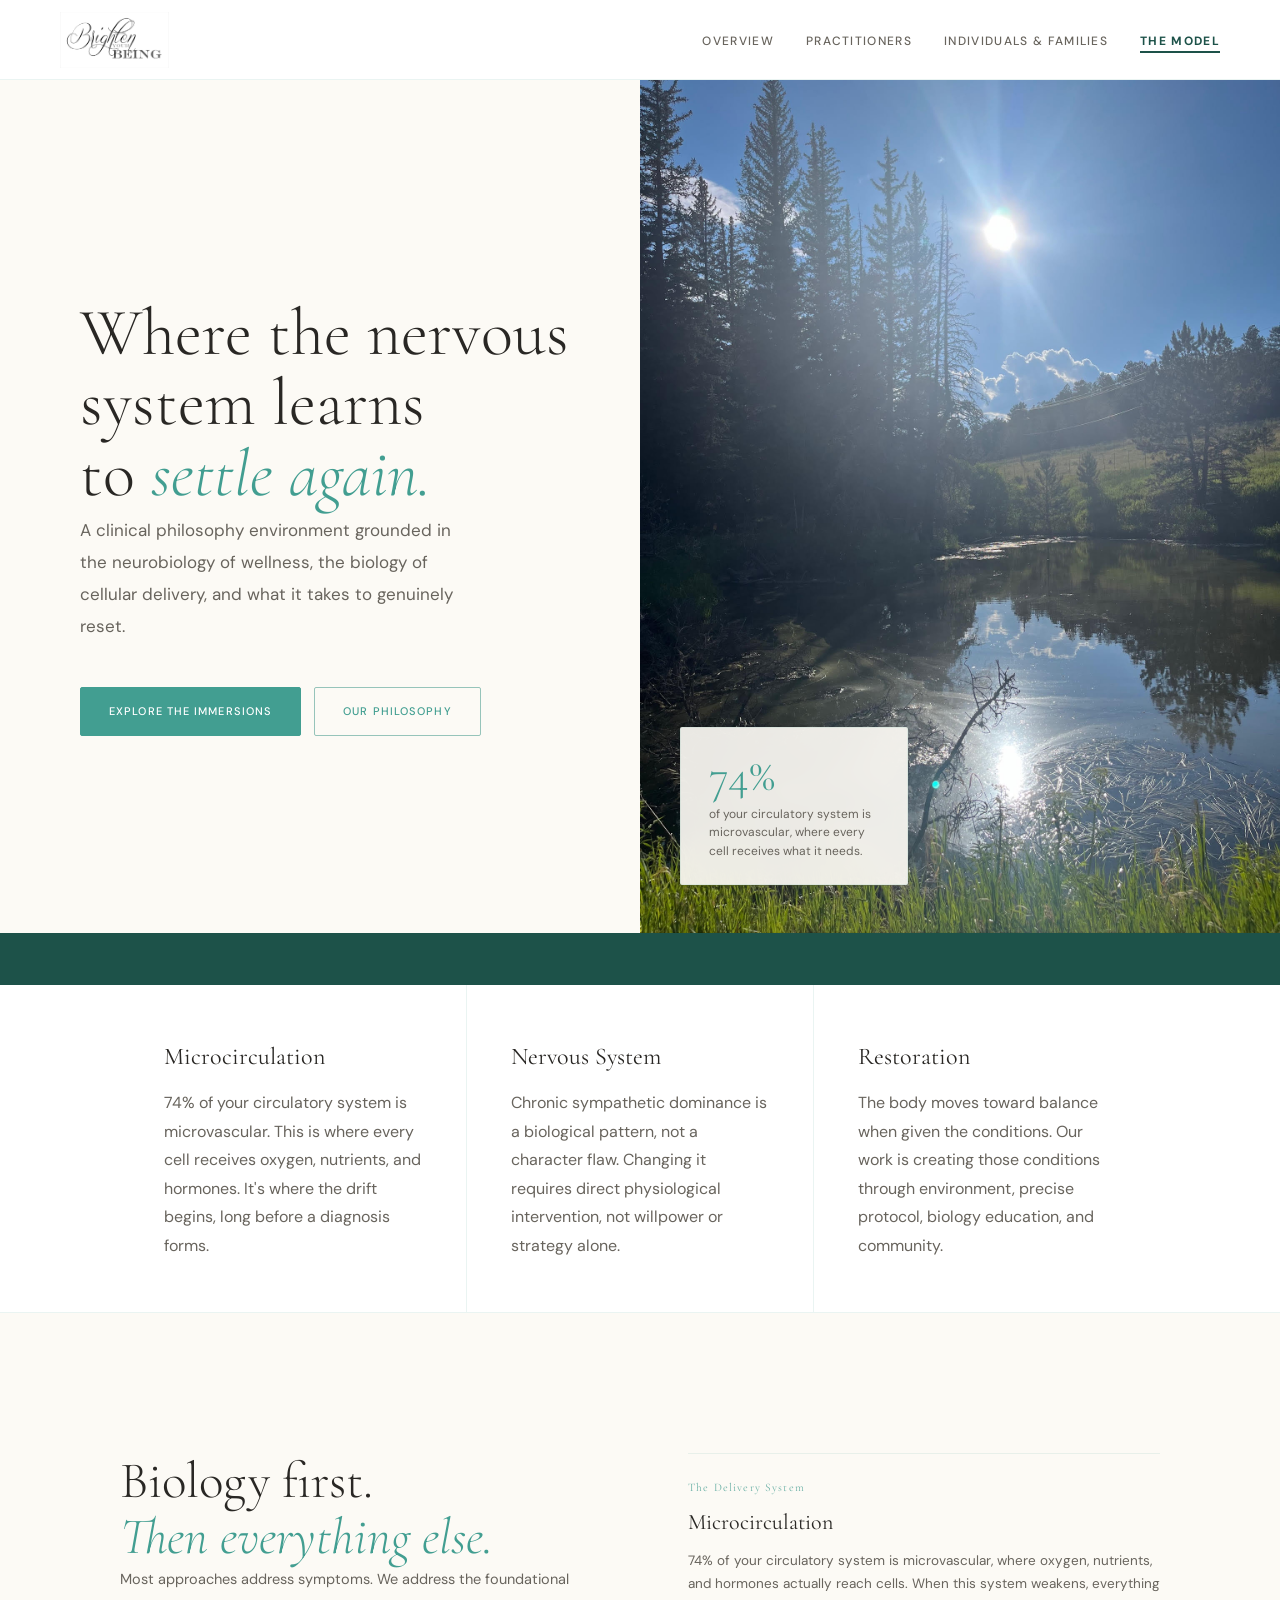
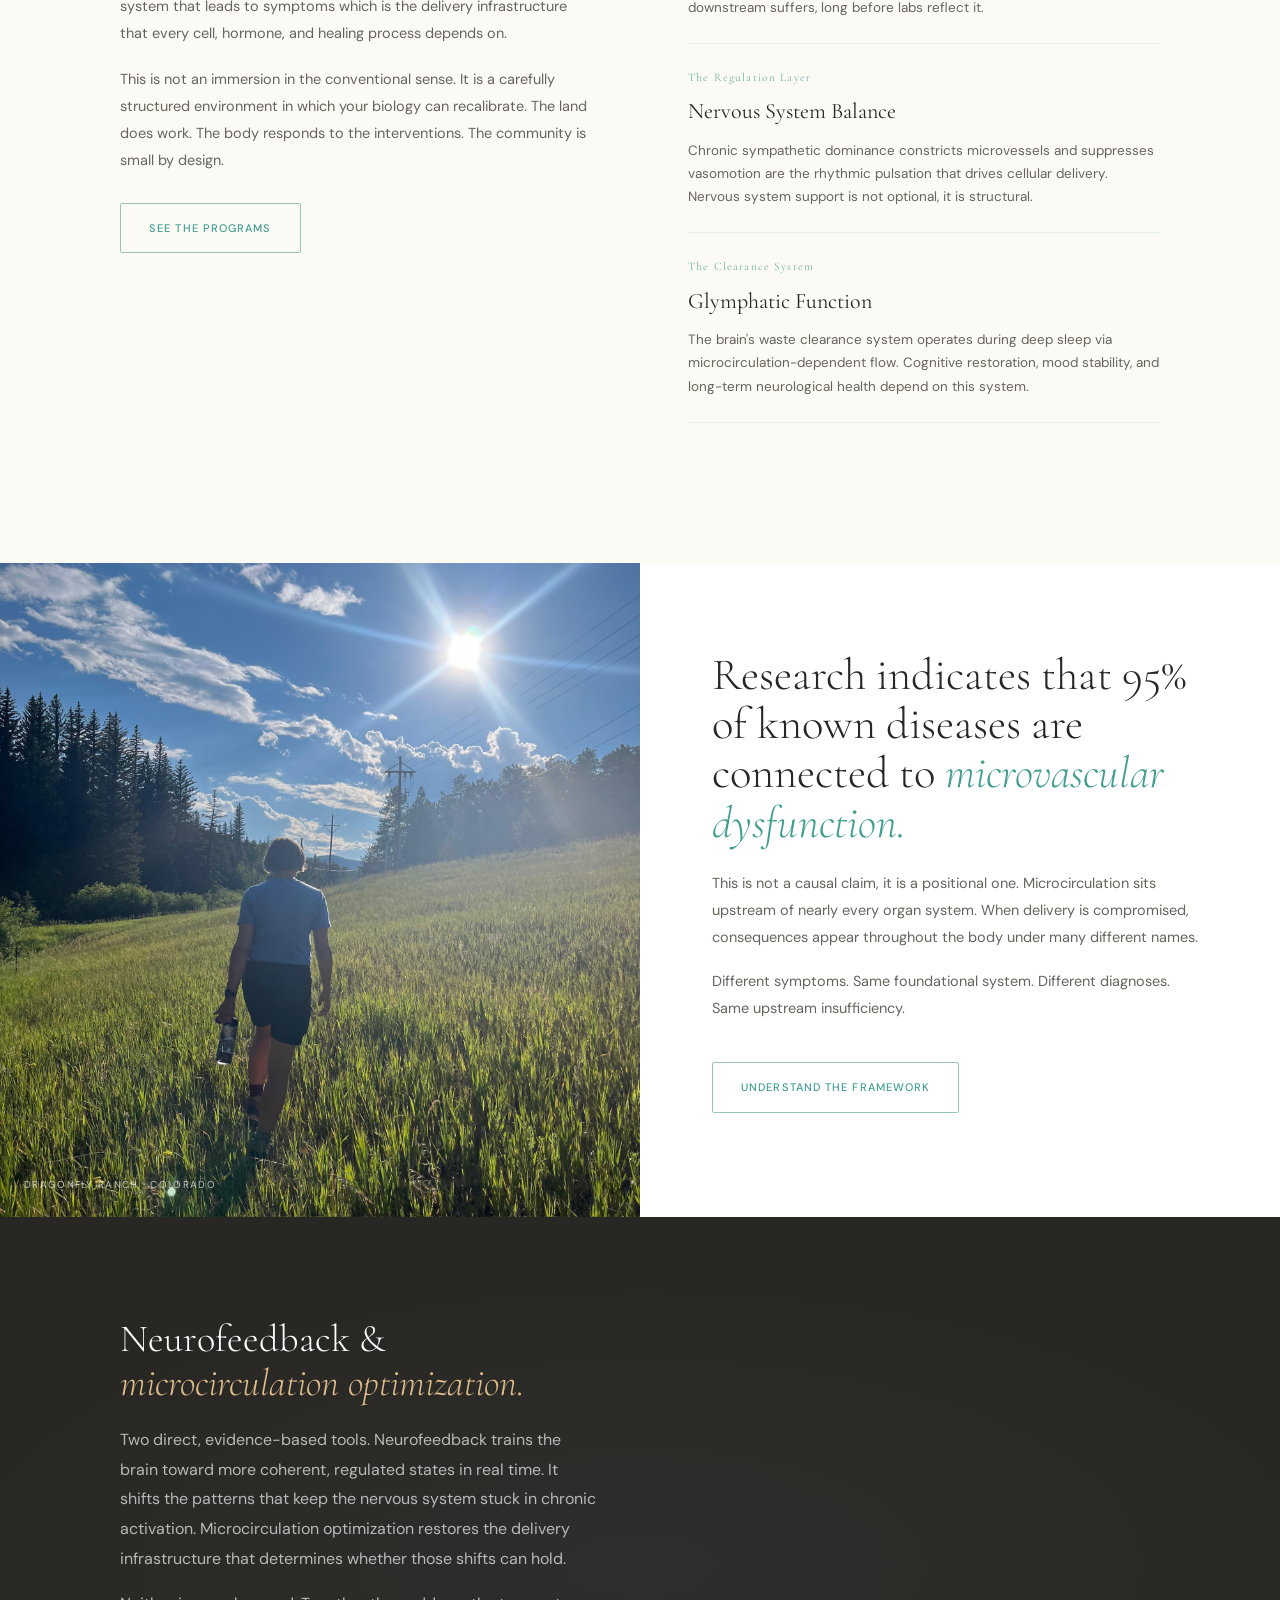
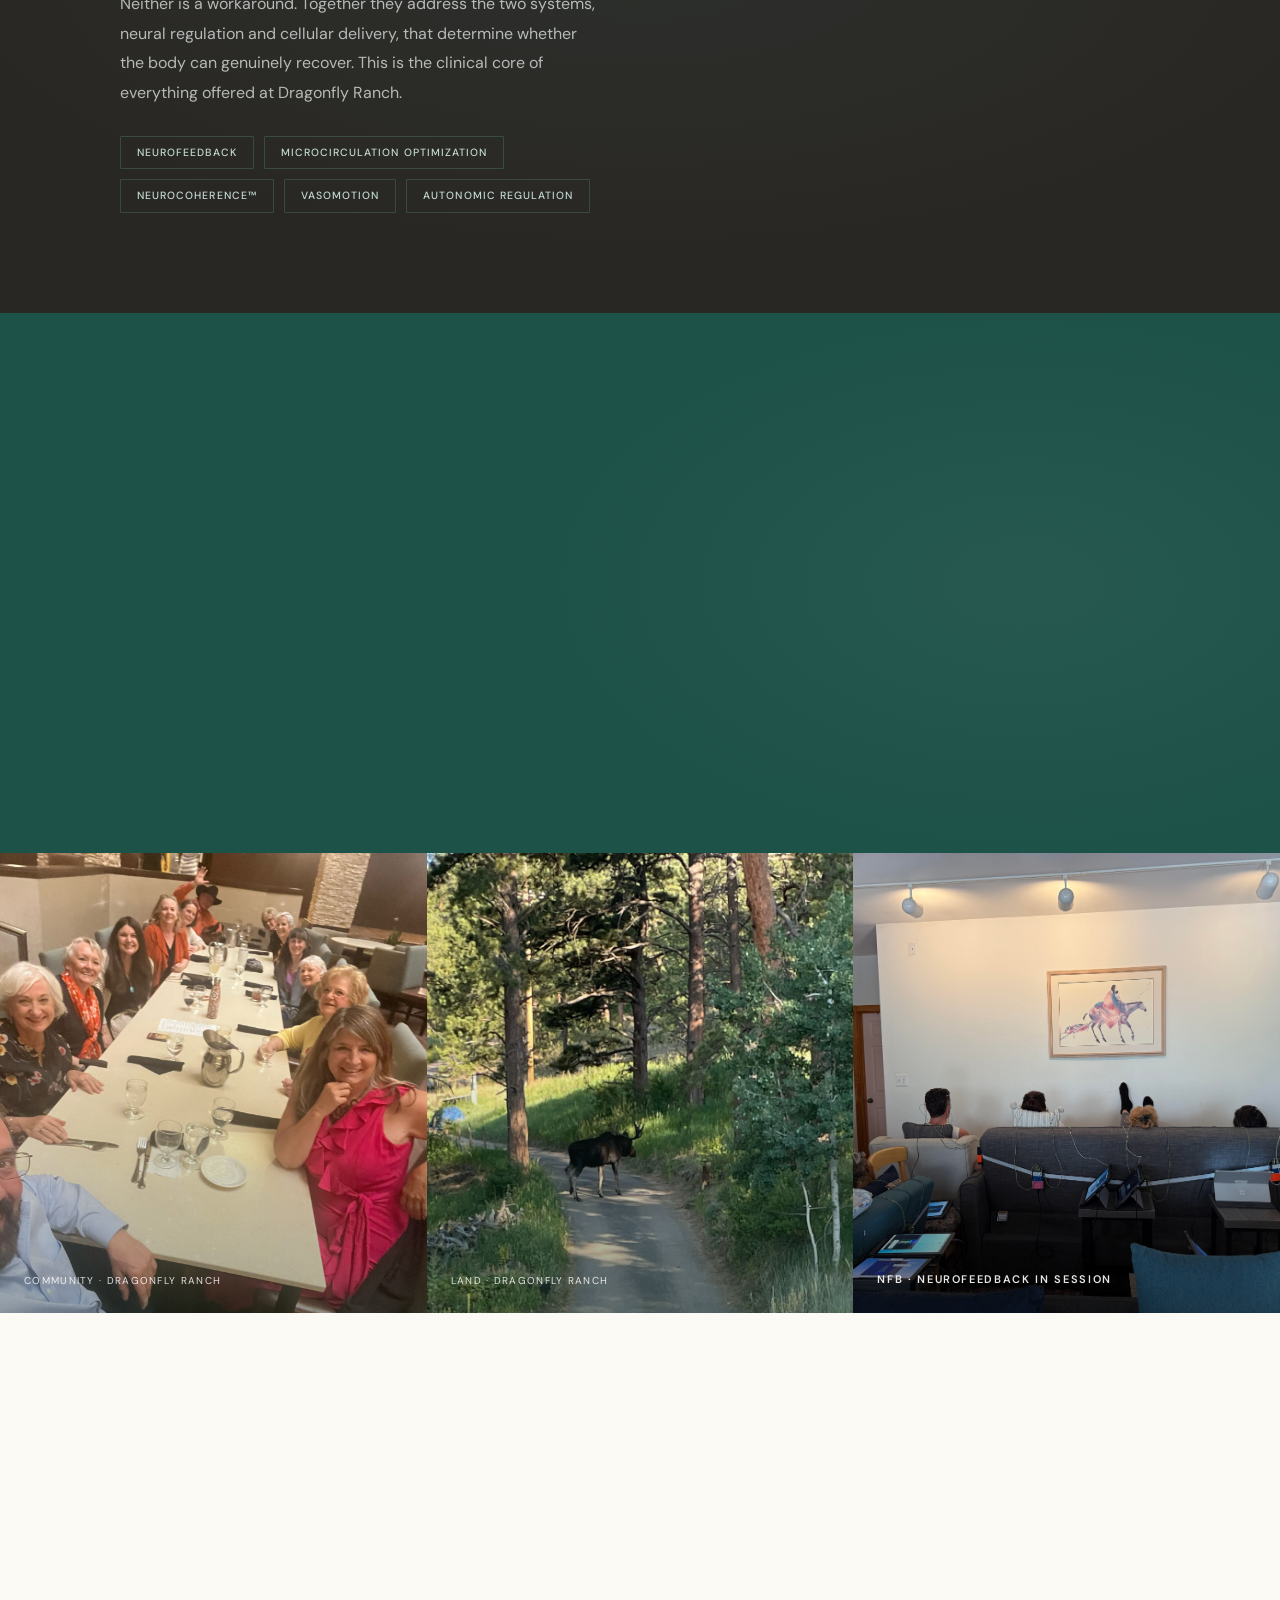
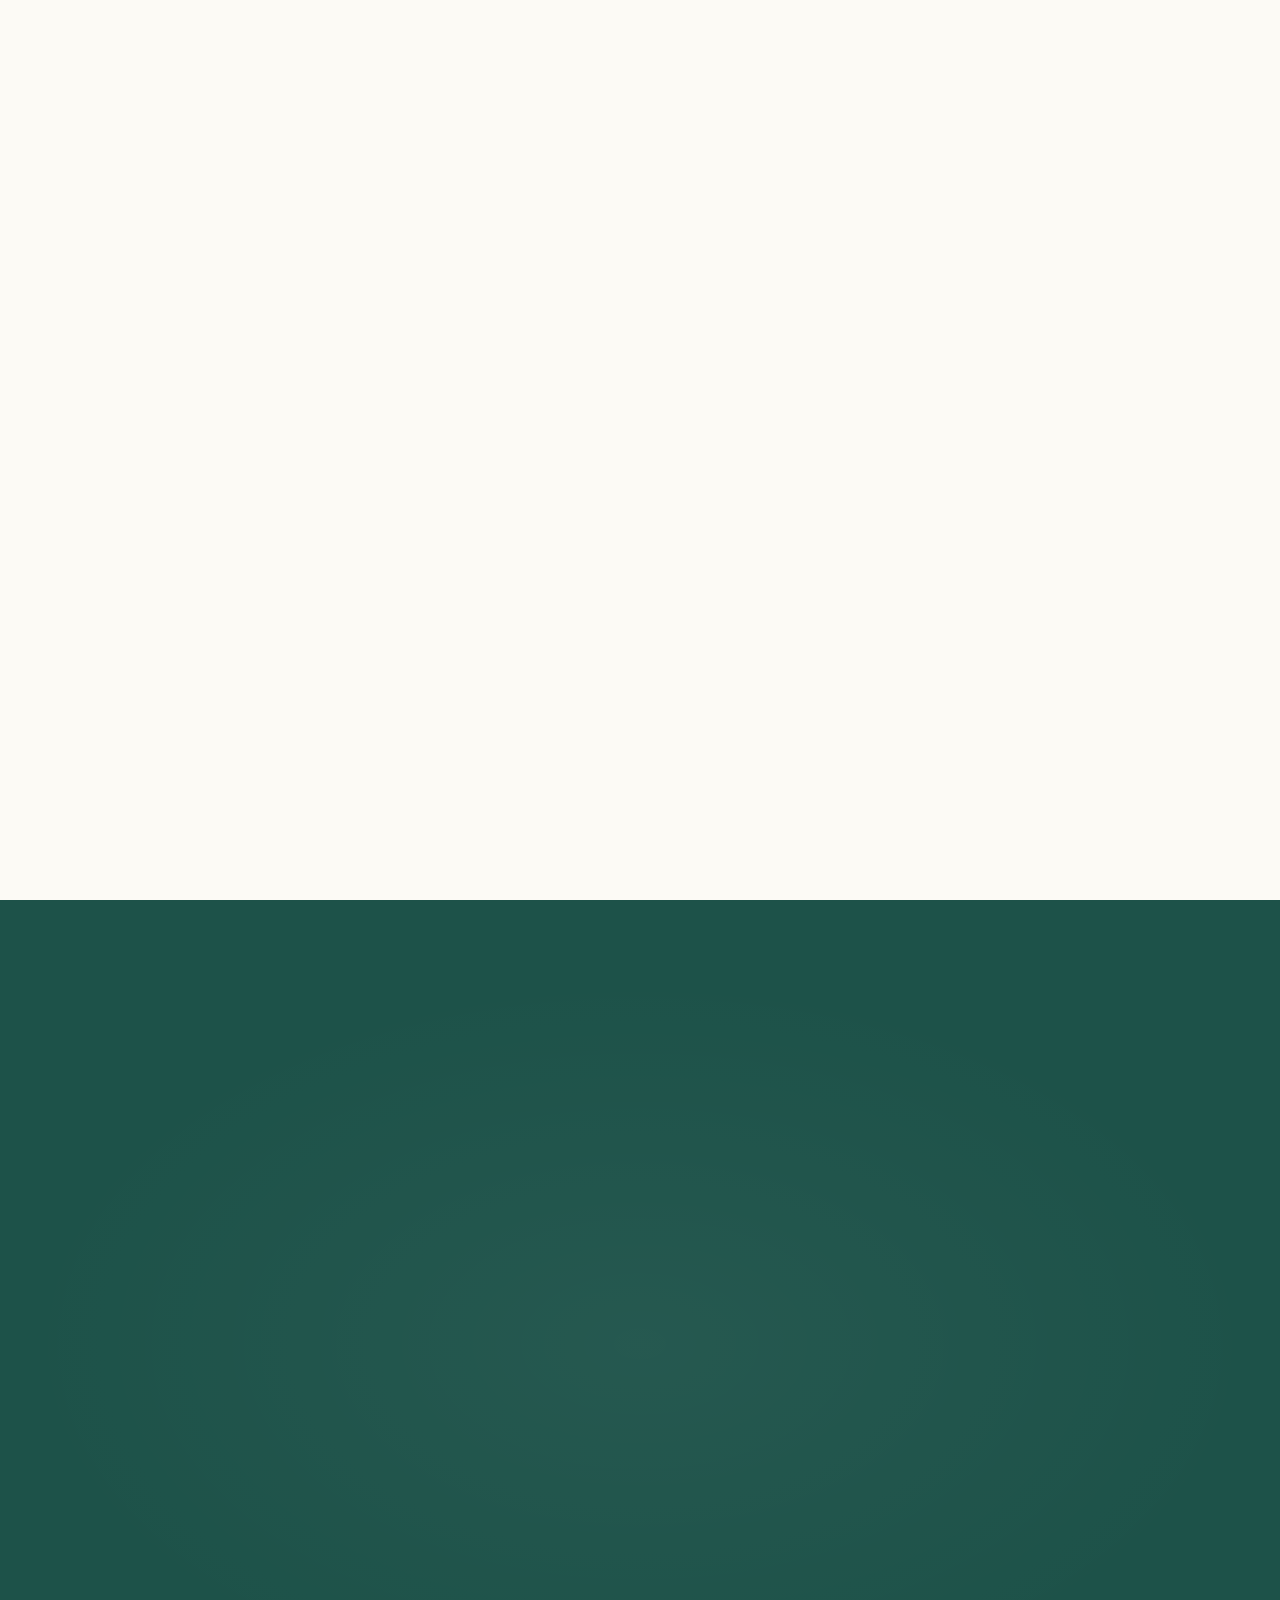
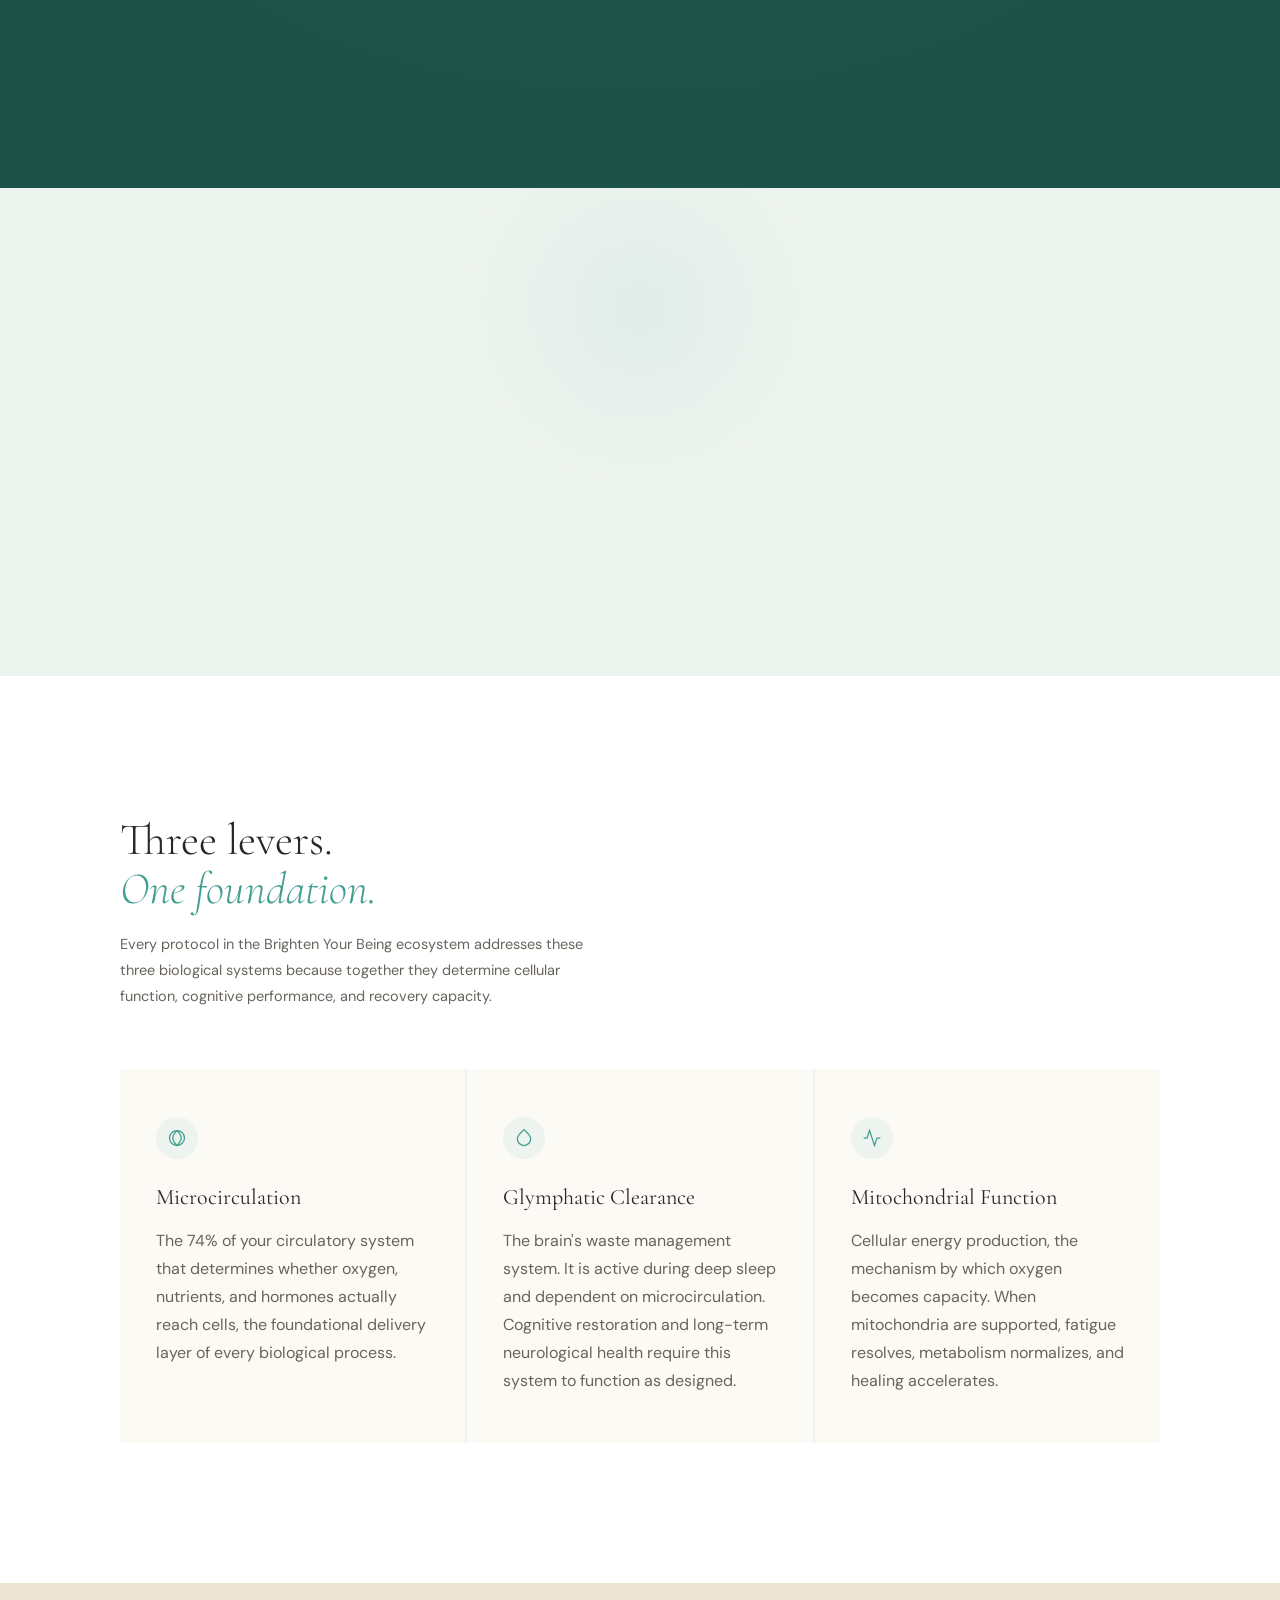
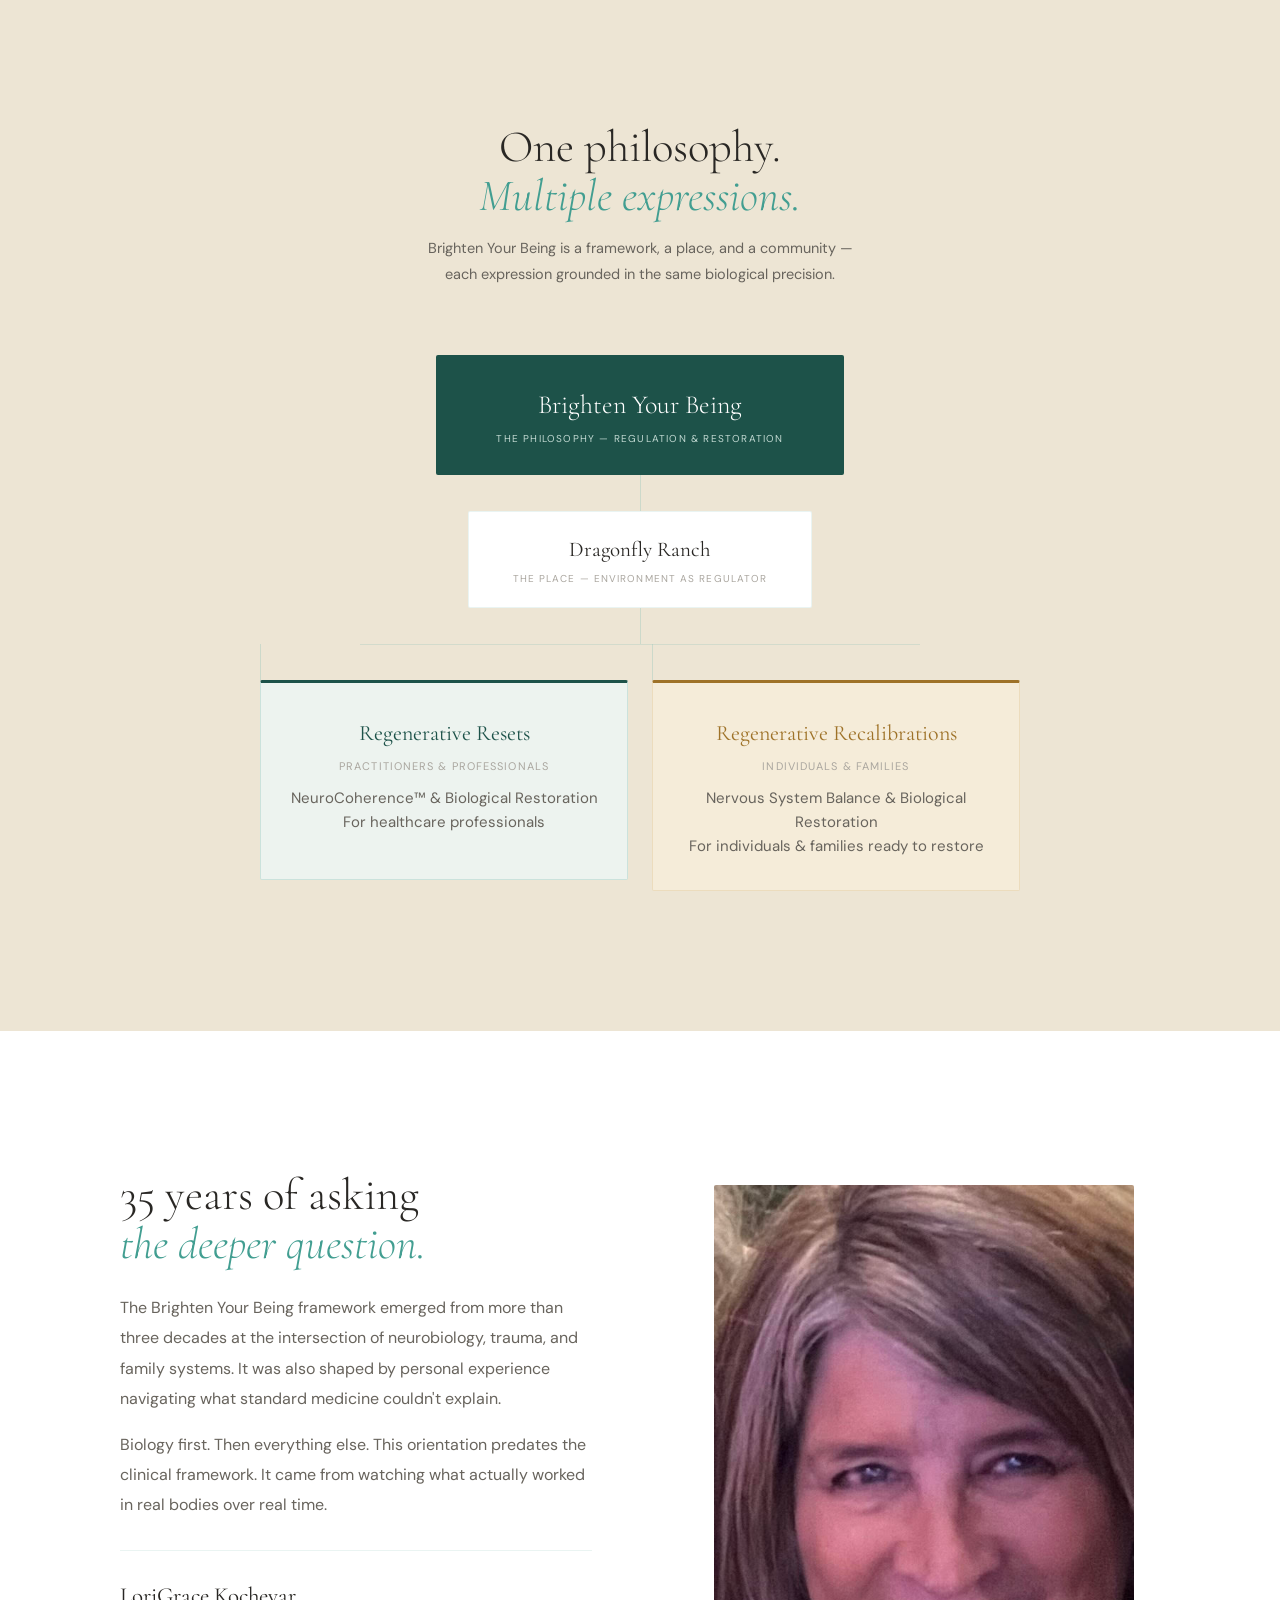
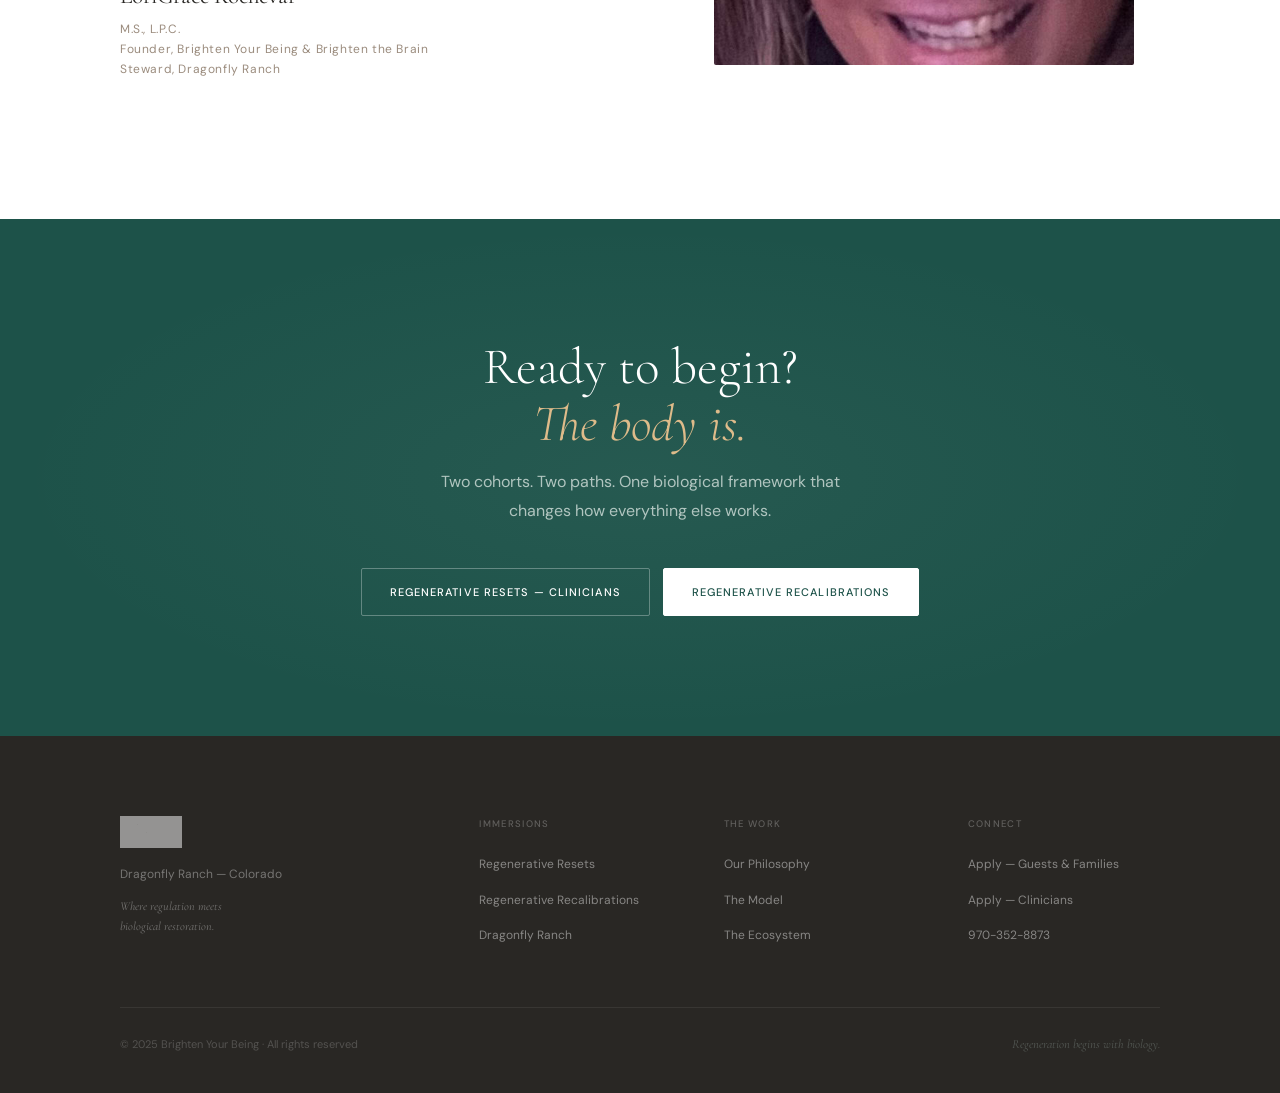
==== commit 4777a77b: "Update brighten-system.html" ====
--- a/html/brighten-system.html
+++ b/html/brighten-system.html
@@ -18,7 +18,7 @@
   <ul class="nav-links">
     <li><a href="../index.html">Overview</a></li>
     <li><a href="brighten_practitioners.html">Practitioners</a></li>
-    <li><a href="brighten_guests.html"> &amp; Families</a></li>
+    <li><a href="brighten_guests.html"> Individuals & Families</a></li>
     <li><span class="nav-current">The Model</span></li>
   </ul>
 </nav>
@@ -26,10 +26,8 @@
 <!-- HERO -->
 <section class="hero">
   <div class="hero-left">
-    <div class="eyebrow">Regulation &amp; Restoration</div>
     <h1>Where the nervous<br>system learns<br>to <em>settle again.</em></h1>
-    <p class="hero-tag">Regeneration begins with biology.</p>
-    <p class="hero-body">A clinical philosophy environment — grounded in the neurobiology of wellness, the biology of cellular delivery, and what it takes to genuinely reset.</p>
+    <p class="hero-body">A clinical philosophy environment grounded in the neurobiology of wellness, the biology of cellular delivery, and what it takes to genuinely reset.</p>
     <div class="hero-btns">
       <a href="#paths" class="btn-p">Explore the Immersions</a>
       <a href="#philosophy" class="btn-o">Our Philosophy</a>
@@ -37,10 +35,9 @@
   </div>
   <div class="hero-right">
     <img src="../assets/Pond.jpg" alt="Pond at Dragonfly Ranch" style="width:100%;height:100%;object-fit:cover;display:block;">
-    <div class="hero-vert">Dragonfly Ranch · Boulder, Colorado</div>
     <div class="hero-card">
       <div class="hc-n">74%</div>
-      <div class="hc-l">of your circulatory system is microvascular — where every cell receives what it needs.</div>
+      <div class="hc-l">of your circulatory system is microvascular, where every cell receives what it needs.</div>
     </div>
   </div>
 </section>
@@ -48,7 +45,6 @@
 <!-- MARQUEE -->
 <div class="mq">
   <div class="mq-t">
-    <span>Regulation &amp; Restoration</span><span class="d">·</span><span>Where the nervous system settles</span><span class="d">·</span><span>Neurobiology of Wellness</span><span class="d">·</span><span>Dragonfly Ranch · Colorado</span><span class="d">·</span><span>NeuroCoherence™</span><span class="d">·</span><span>Biology first — then everything else</span><span class="d">·</span><span>Regeneration begins with biology</span><span class="d">·</span><span>Regulation &amp; Restoration</span><span class="d">·</span><span>Where the nervous system settles</span><span class="d">·</span><span>Neurobiology of Wellness</span><span class="d">·</span><span>Dragonfly Ranch · Colorado</span><span class="d">·</span><span>NeuroCoherence™</span><span class="d">·</span><span>Biology first — then everything else</span><span class="d">·</span><span>Regeneration begins with biology</span><span class="d">·</span>
   </div>
 </div>
 
@@ -57,19 +53,16 @@
   <div class="wrap">
     <div class="intro-grid fade">
       <div class="intro-cell">
-        <div class="ic-n">01</div>
         <h3>Microcirculation</h3>
-        <p>74% of your circulatory system is microvascular. This is where every cell receives oxygen, nutrients, and hormones — and where the drift begins, long before a diagnosis forms.</p>
+        <p>74% of your circulatory system is microvascular. This is where every cell receives oxygen, nutrients, and hormones. It's where the drift begins, long before a diagnosis forms.</p>
       </div>
       <div class="intro-cell">
-        <div class="ic-n">02</div>
         <h3>Nervous System</h3>
-        <p>Chronic sympathetic dominance is a biological pattern, not a character flaw. Changing it requires direct physiological intervention — not willpower or strategy alone.</p>
+        <p>Chronic sympathetic dominance is a biological pattern, not a character flaw. Changing it requires direct physiological intervention, not willpower or strategy alone.</p>
       </div>
       <div class="intro-cell">
-        <div class="ic-n">03</div>
         <h3>Restoration</h3>
-        <p>The body moves toward balance when given the conditions. Our work is creating those conditions — through environment, precise protocol, biology education, and community.</p>
+        <p>The body moves toward balance when given the conditions. Our work is creating those conditions through environment, precise protocol, biology education, and community.</p>
       </div>
     </div>
   </div>
@@ -80,9 +73,8 @@
   <div class="wrap">
     <div class="phil-grid">
       <div class="phil-l fade">
-        <div class="eyebrow">Our Philosophy</div>
         <h2 class="serif">Biology first.<br><em>Then everything else.</em></h2>
-        <p>Most approaches address symptoms. We address the foundational system that leads to symptoms — the delivery infrastructure that every cell, hormone, and healing process depends on.</p>
+        <p>Most approaches address symptoms. We address the foundational system that leads to symptoms which is the delivery infrastructure that every cell, hormone, and healing process depends on.</p>
         <p>This is not an immersion in the conventional sense. It is a carefully structured environment in which your biology can recalibrate. The land does work. The body responds to the interventions. The community is small by design.</p>
         <p style="margin-top:28px;"><a href="#paths" class="btn-o">See the Programs</a></p>
       </div>
@@ -90,12 +82,12 @@
         <div class="pillar">
           <div class="p-n">The Delivery System</div>
           <h4>Microcirculation</h4>
-          <p>74% of your circulatory system is microvascular — where oxygen, nutrients, and hormones actually reach cells. When this system weakens, everything downstream suffers, long before labs reflect it.</p>
+          <p>74% of your circulatory system is microvascular, where oxygen, nutrients, and hormones actually reach cells. When this system weakens, everything downstream suffers, long before labs reflect it.</p>
         </div>
         <div class="pillar">
           <div class="p-n">The Regulation Layer</div>
           <h4>Nervous System Balance</h4>
-          <p>Chronic sympathetic dominance constricts microvessels and suppresses vasomotion — the rhythmic pulsation that drives cellular delivery. Nervous system support is not optional — it is structural.</p>
+          <p>Chronic sympathetic dominance constricts microvessels and suppresses vasomotion are the rhythmic pulsation that drives cellular delivery. Nervous system support is not optional, it is structural.</p>
         </div>
         <div class="pillar">
           <div class="p-n">The Clearance System</div>
@@ -115,9 +107,8 @@
       <span style="position:absolute;bottom:24px;left:24px;font-size:10px;letter-spacing:0.13em;text-transform:uppercase;color:rgba(255,255,255,0.7);">Dragonfly Ranch · Colorado</span>
     </div>
     <div class="split-content">
-      <div class="eyebrow">The Science</div>
       <h2>Research indicates that 95% of known diseases are connected to <em>microvascular dysfunction.</em></h2>
-      <p>This is not a causal claim — it is a positional one. Microcirculation sits upstream of nearly every organ system. When delivery is compromised, consequences appear throughout the body under many different names.</p>
+      <p>This is not a causal claim, it is a positional one. Microcirculation sits upstream of nearly every organ system. When delivery is compromised, consequences appear throughout the body under many different names.</p>
       <p>Different symptoms. Same foundational system. Different diagnoses. Same upstream insufficiency.</p>
       <p style="margin-top:24px;"><a href="#philosophy" class="btn-o">Understand the Framework</a></p>
     </div>
@@ -127,15 +118,11 @@
 <!-- NEUROBIOLOGY OF WELLNESS BRAND SECTION -->
 <section class="nbw-section" id="nbw">
   <div class="wrap">
-    <div class="nbw-inner">
-      <div class="nbw-logo-wrap fade">
-       
-      </div>
+    <div class="nbw-inner nbw-solo">
       <div class="nbw-text fade">
-        <div class="eyebrow lt">The Practice</div>
         <h2>Neurofeedback &amp;<br><em>microcirculation optimization.</em></h2>
-        <p>Two direct, evidence-based tools. Neurofeedback trains the brain toward more coherent, regulated states in real time — shifting the patterns that keep the nervous system stuck in chronic activation. Microcirculation optimization restores the delivery infrastructure that determines whether those shifts can hold.</p>
-        <p>Neither is a workaround. Together they address the two systems — neural regulation and cellular delivery — that determine whether the body can genuinely recover. This is the clinical core of everything offered at Dragonfly Ranch.</p>
+        <p>Two direct, evidence-based tools. Neurofeedback trains the brain toward more coherent, regulated states in real time. It shifts the patterns that keep the nervous system stuck in chronic activation. Microcirculation optimization restores the delivery infrastructure that determines whether those shifts can hold.</p>
+        <p>Neither is a workaround. Together they address the two systems, neural regulation and cellular delivery, that determine whether the body can genuinely recover. This is the clinical core of everything offered at Dragonfly Ranch.</p>
         <div class="nbw-pills">
           <span class="nbw-pill">Neurofeedback</span>
           <span class="nbw-pill">Microcirculation Optimization</span>
@@ -153,8 +140,7 @@
   <div class="wrap">
     <div class="dragon-grid">
       <div class="dragon-l fade">
-        <div class="eyebrow lt">The Place</div>
-        <h2>Dragonfly Ranch —<br><em>environment as regulator.</em></h2>
+        <h2><em>Dragonfly Ranch</em></h2>
         <p>Set on a forested property near Boulder, Colorado, Dragonfly Ranch is selected for its measurable biological impact. Time in this environment supports nervous system regulation, reduces cortisol, and improves overall physiological stability.</p>
         <p>The land is not a backdrop. It is part of the intervention.</p>
       </div>
@@ -193,7 +179,6 @@
 <section class="paths" id="paths">
   <div class="wrap">
     <div class="paths-hd fade">
-      <div class="eyebrow c">Choose the path that fits where you are</div>
       <h2>One foundation.<br><em>Two doors.</em></h2>
       <p>Same biology. Different entry.</p>
     </div>
@@ -201,9 +186,9 @@
       <div class="path resets">
         <span class="p-tag">For Practitioners</span>
         <h3>Regenerative<br>Resets</h3>
-        <p class="p-body">A 5-day immersion built around your physiology — not your performance. Return to practice anchored in your own biology first.</p>
+        <p class="p-body">A 5-day immersion built around your physiology, not your performance. Return to practice anchored in your own biology first.</p>
         <ul class="p-list">
-          <li>Physiology education — 16-topic series</li>
+          <li>Physiology education: 16 topic series</li>
           <li>Microcirculation therapy protocols</li>
           <li>Neurofeedback clinical training</li>
           <li>Regenerative Practice Network access</li>
@@ -216,10 +201,10 @@
         <h3>Regenerative<br>Recalibrations</h3>
         <p class="p-body">A 5-day immersion at Dragonfly Ranch. Biology-first regenerative care in a forested environment designed to activate your capacity to rest and digest.</p>
         <ul class="p-list">
-          <li>Microcirculation therapy — daily sessions</li>
+          <li>Microcirculation therapy: daily sessions</li>
           <li>Neurofeedback training</li>
           <li>Forest immersion at Dragonfly Ranch</li>
-          <li>Biology education — understand your system</li>
+          <li>Biology education: understand your system</li>
           <li>Co-regulation in small community</li>
         </ul>
         <a href="brighten_guests.html" class="btn-g">Explore →</a>
@@ -227,10 +212,6 @@
     </div>
   </div>
 </section>
-
-<div style="text-align:center;padding:48px 60px;background:var(--cream);">
-  <p style="font-family:'Cormorant Garamond',serif;font-size:22px;font-style:italic;color:var(--mid);letter-spacing:0.02em;">Same foundational system.</p>
-</div>
 
 <!-- PARTICIPANT RESULTS -->
 <section style="padding:100px 0;background:var(--sage-dark);position:relative;overflow:hidden;">
@@ -276,14 +257,13 @@
 <section class="levers">
   <div class="wrap">
     <div class="levers-hd fade">
-      <div class="eyebrow">The Framework</div>
       <h2>Three levers.<br><em>One foundation.</em></h2>
-      <p>Every protocol in the Brighten Your Being ecosystem addresses these three biological systems — because together they determine cellular function, cognitive performance, and recovery capacity.</p>
+      <p>Every protocol in the Brighten Your Being ecosystem addresses these three biological systems because together they determine cellular function, cognitive performance, and recovery capacity.</p>
     </div>
     <div class="levers-g fade">
-      <div class="lev"><div class="lev-n">01</div><div class="lev-i"><svg width="20" height="20" viewBox="0 0 24 24" fill="none" stroke="var(--sage-mid)" stroke-width="1.5"><circle cx="12" cy="12" r="9"/><path d="M12 3c3 3 5 6 5 9s-2 6-5 9M12 3c-3 3-5 6-5 9s2 6 5 9"/></svg></div><h4>Microcirculation</h4><p>The 74% of your circulatory system that determines whether oxygen, nutrients, and hormones actually reach cells — the foundational delivery layer of every biological process.</p></div>
-      <div class="lev"><div class="lev-n">02</div><div class="lev-i"><svg width="20" height="20" viewBox="0 0 24 24" fill="none" stroke="var(--sage-mid)" stroke-width="1.5"><path d="M12 2C8 6 4 9 4 13a8 8 0 0016 0c0-4-4-7-8-11z"/></svg></div><h4>Glymphatic Clearance</h4><p>The brain's waste management system — active during deep sleep, dependent on microcirculation. Cognitive restoration and long-term neurological health require this system to function as designed.</p></div>
-      <div class="lev"><div class="lev-n">03</div><div class="lev-i"><svg width="20" height="20" viewBox="0 0 24 24" fill="none" stroke="var(--sage-mid)" stroke-width="1.5"><path d="M22 12h-4l-3 9L9 3l-3 9H2"/></svg></div><h4>Mitochondrial Function</h4><p>Cellular energy production — the mechanism by which oxygen becomes capacity. When mitochondria are supported, fatigue resolves, metabolism normalizes, and healing accelerates.</p></div>
+      <div class="lev"><div class="lev-n"></div><div class="lev-i"><svg width="20" height="20" viewBox="0 0 24 24" fill="none" stroke="var(--sage-mid)" stroke-width="1.5"><circle cx="12" cy="12" r="9"/><path d="M12 3c3 3 5 6 5 9s-2 6-5 9M12 3c-3 3-5 6-5 9s2 6 5 9"/></svg></div><h4>Microcirculation</h4><p>The 74% of your circulatory system that determines whether oxygen, nutrients, and hormones actually reach cells, the foundational delivery layer of every biological process.</p></div>
+      <div class="lev"><div class="lev-n"></div><div class="lev-i"><svg width="20" height="20" viewBox="0 0 24 24" fill="none" stroke="var(--sage-mid)" stroke-width="1.5"><path d="M12 2C8 6 4 9 4 13a8 8 0 0016 0c0-4-4-7-8-11z"/></svg></div><h4>Glymphatic Clearance</h4><p>The brain's waste management system. It is active during deep sleep and dependent on microcirculation. Cognitive restoration and long-term neurological health require this system to function as designed.</p></div>
+      <div class="lev"><div class="lev-n"></div><div class="lev-i"><svg width="20" height="20" viewBox="0 0 24 24" fill="none" stroke="var(--sage-mid)" stroke-width="1.5"><path d="M22 12h-4l-3 9L9 3l-3 9H2"/></svg></div><h4>Mitochondrial Function</h4><p>Cellular energy production, the mechanism by which oxygen becomes capacity. When mitochondria are supported, fatigue resolves, metabolism normalizes, and healing accelerates.</p></div>
     </div>
   </div>
 </section>
@@ -292,7 +272,6 @@
 <section class="eco" id="ecosystem">
   <div class="wrap">
     <div class="eco-hd fade">
-      <div class="eyebrow c">The Ecosystem</div>
       <h2>One philosophy.<br><em>Multiple expressions.</em></h2>
       <p>Brighten Your Being is a framework, a place, and a community — each expression grounded in the same biological precision.</p>
     </div>
@@ -314,10 +293,8 @@
   <div class="wrap">
     <div class="founder-g">
       <div class="founder-t fade">
-        <div class="eyebrow">The Work</div>
         <h2>35 years of asking<br><em>the deeper question.</em></h2>
-        <p>The Brighten Your Being framework emerged from more than three decades at the intersection of neurobiology, trauma, and family systems — and from the personal experience of navigating what standard medicine couldn't explain.</p>
-        <p>Biology first. Then everything else. This orientation predates the clinical framework — it came from watching what actually worked in real bodies over real time.</p>
+          <p>The Brighten Your Being framework emerged from more than three decades at the intersection of neurobiology, trauma, and family systems. It was also shaped by personal experience navigating what standard medicine couldn't explain.</p>        <p>Biology first. Then everything else. This orientation predates the clinical framework. It came from watching what actually worked in real bodies over real time.</p>
         <div class="f-cred"><div class="fn">LoriGrace Kochevar</div><div class="ft">M.S., L.P.C.<br>Founder, Brighten Your Being &amp; Brighten the Brain<br>Steward, Dragonfly Ranch</div></div>
       </div>
       <div class="fade" style="display:flex;align-items:center;justify-content:center;">
@@ -344,7 +321,7 @@
   <div class="wrap">
     <div class="f-grid">
       <div class="f-brand">
-        <img >
+        <img src="../assets/Brighten_Your_Being_Logo.png" alt="Brighten Your Being">
         <p>Dragonfly Ranch — Colorado</p>
         <p class="f-tag">Where regulation meets<br>biological restoration.</p>
       </div>
@@ -361,4 +338,4 @@
 document.querySelectorAll('.fade').forEach(el=>obs.observe(el));
 </script>
 </body>
-</html>+</html>
